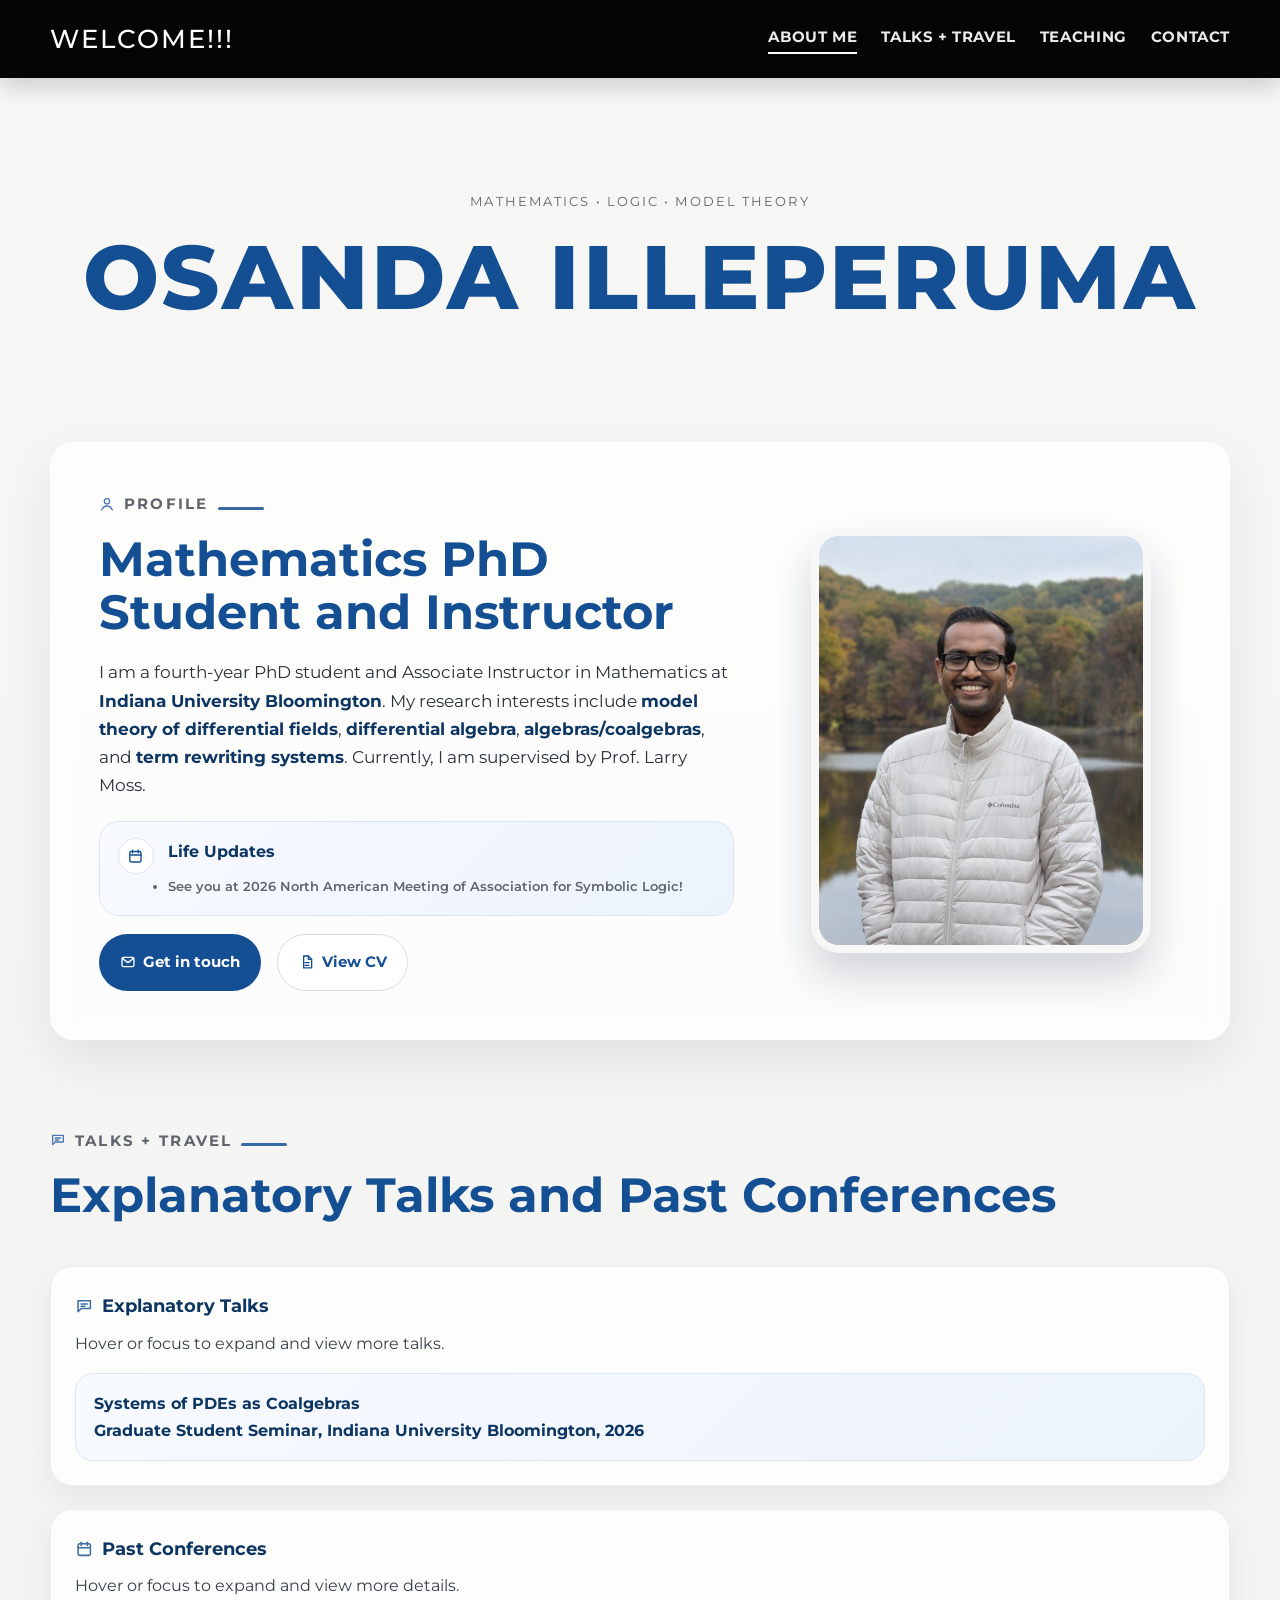
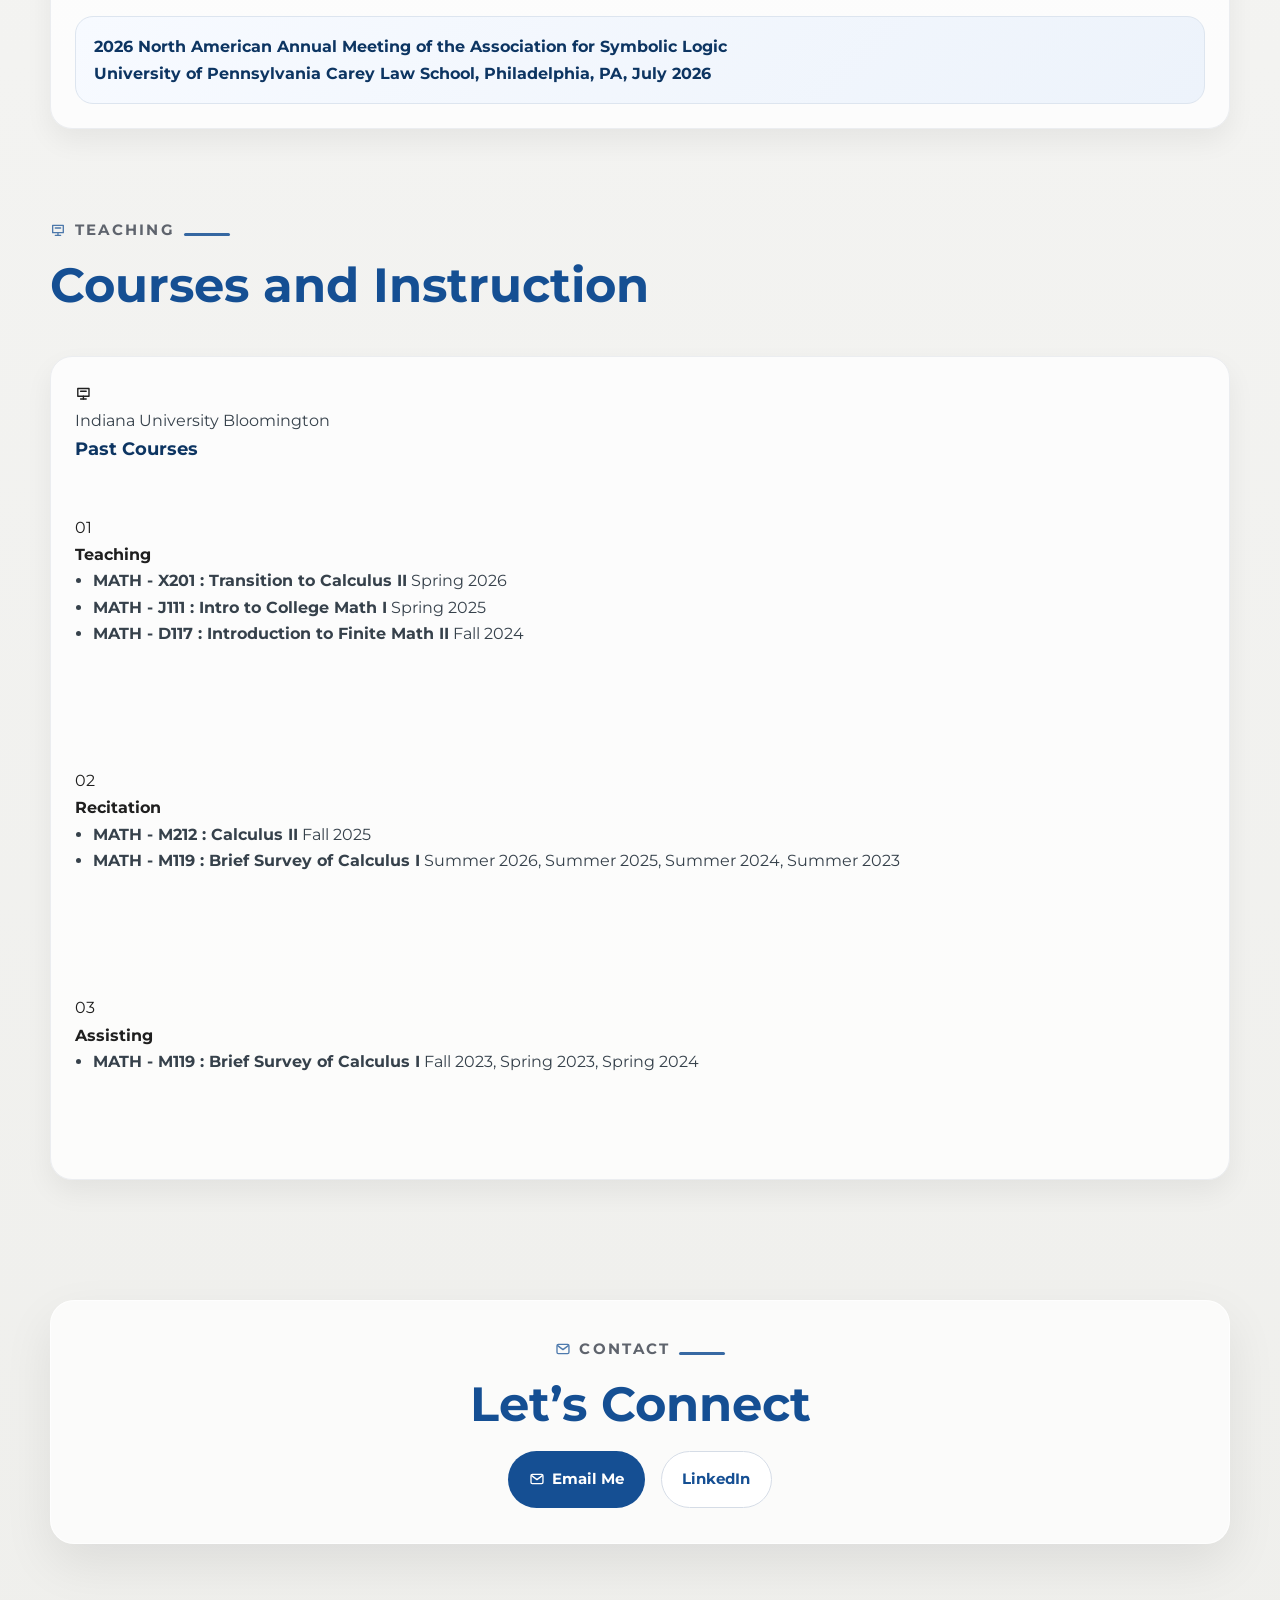
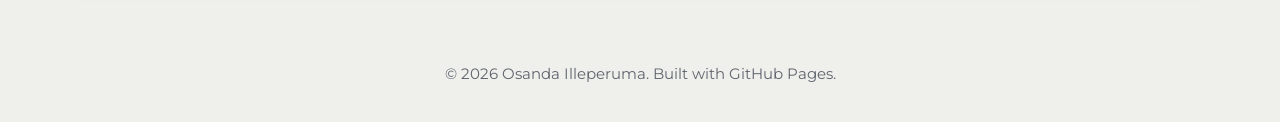
==== index.html @ 69bdf0c8 "Update stylesheet version and teaching section" ====
<!DOCTYPE html>
<html lang="en">

<head>
  <meta charset="UTF-8" />
  <meta name="viewport" content="width=device-width, initial-scale=1.0" />
  <title>Osanda Illeperuma</title>
  <link rel="preconnect" href="https://fonts.googleapis.com">
  <link rel="preconnect" href="https://fonts.gstatic.com" crossorigin>
  <link href="https://fonts.googleapis.com/css2?family=Montserrat:wght@300;400;500;600;700;800&display=swap"
    rel="stylesheet">
  <link rel="stylesheet" href="style.css?v=5">
</head>

<body>

  <svg aria-hidden="true" style="position:absolute;width:0;height:0;overflow:hidden;" focusable="false">
    <symbol id="icon-mail" viewBox="0 0 24 24">
      <rect x="3" y="5" width="18" height="14" rx="2"></rect>
      <path d="M4 7l8 6 8-6"></path>
    </symbol>
    <symbol id="icon-file" viewBox="0 0 24 24">
      <path d="M7 3h7l5 5v13H7z"></path>
      <path d="M14 3v5h5"></path>
      <path d="M9 13h6"></path>
      <path d="M9 17h6"></path>
    </symbol>
    <symbol id="icon-talk" viewBox="0 0 24 24">
      <path d="M4 5h16v10H8l-4 4z"></path>
      <path d="M8 9h8"></path>
      <path d="M8 12h5"></path>
    </symbol>
    <symbol id="icon-calendar" viewBox="0 0 24 24">
      <rect x="4" y="5" width="16" height="15" rx="2"></rect>
      <path d="M8 3v4"></path>
      <path d="M16 3v4"></path>
      <path d="M4 10h16"></path>
    </symbol>
    <symbol id="icon-teaching" viewBox="0 0 24 24">
      <path d="M4 5h16v11H4z"></path>
      <path d="M8 20h8"></path>
      <path d="M12 16v4"></path>
      <path d="M8 9h8"></path>
    </symbol>
    <symbol id="icon-list" viewBox="0 0 24 24">
      <path d="M8 6h12"></path>
      <path d="M8 12h12"></path>
      <path d="M8 18h12"></path>
      <path d="M4 6h.01"></path>
      <path d="M4 12h.01"></path>
      <path d="M4 18h.01"></path>
    </symbol>
    <symbol id="icon-profile" viewBox="0 0 24 24">
      <circle cx="12" cy="8" r="4"></circle>
      <path d="M4 21c1.6-4 4.4-6 8-6s6.4 2 8 6"></path>
    </symbol>
  </svg>
  <header class="topbar">
    <div class="container nav">
      <a class="brand" href="#top">Welcome!!!</a>
      <nav class="nav-links">
        <a class="active" href="#about">About Me</a>
        <a href="#talks">Talks + Travel</a>
        <a href="#teaching">Teaching</a>
        <a href="#contact">Contact</a>
      </nav>
    </div>
  </header>

  <main id="top">
    <section class="hero">
      <div class="container">
        <div class="eyebrow">Mathematics • Logic • Model Theory</div>
        <h1>OSANDA ILLEPERUMA</h1>
      </div>
    </section>

    <section id="about">
      <div class="container card about">
        <div>
          <div class="section-title with-icon"><svg class="icon" aria-hidden="true"><use href="#icon-profile"></use></svg>Profile</div>
          <h2>Mathematics PhD Student and Instructor</h2>
          <p>
            I am a fourth-year PhD student and Associate Instructor in Mathematics at
            <strong>Indiana University Bloomington</strong>. My research interests include
            <strong>model theory of differential fields</strong>, <strong>differential algebra</strong>,
            <strong>algebras/coalgebras</strong>, and <strong>term rewriting systems</strong>.
            Currently, I am supervised by Prof. Larry Moss.
          </p>

          <div class="profile-updates">
            <div class="profile-updates-badge" aria-hidden="true">
              <svg class="icon"><use href="#icon-calendar"></use></svg>
            </div>
            <div>
              <h3>Life Updates</h3>
              <!-- <p>Future talks, conference participation, teaching updates, and other academic updates will be added here.</p> -->
              <span class="profile-updates-date">
                <ul>
                  <li>See you at 2026 North American Meeting of Association for Symbolic Logic!</li>
                </ul>
              </span>
            </div>
          </div>

          <div class="about-actions">
            <a class="btn btn-primary" href="#contact"><svg class="icon" aria-hidden="true"><use href="#icon-mail"></use></svg>Get in touch</a>
            <a class="btn btn-secondary" href="cv.html" id="openCvModal"><svg class="icon" aria-hidden="true"><use href="#icon-file"></use></svg>View CV</a>
          </div>
        </div>

        <div class="portrait-wrap">
          <img class="portrait" src="image (2).jpg" alt="Portrait of Osanda Illeperuma" />
        </div>
      </div>
    </section>

    <section id="talks" class="grid-section">
      <div class="container">
        <div class="section-head">
          <div>
            <div class="section-title with-icon"><svg class="icon" aria-hidden="true"><use href="#icon-talk"></use></svg>Talks + Travel</div>
            <h2>Explanatory Talks and Past Conferences</h2>
          </div>
          <!-- <p>
            explanatory talks, conference talks, and upcoming presentations.
          </p> -->
        </div>

        <article class="info-card talk-dropdown-card" tabindex="0">
          <h3 class="heading-icon"><svg class="icon" aria-hidden="true"><use href="#icon-talk"></use></svg>Explanatory Talks</h3>
          <p class="card-hint">Hover or focus to expand and view more talks.</p>

          <div class="talk-summary">
            <strong>Systems of PDEs as Coalgebras</strong><br>
            Graduate Student Seminar, Indiana University Bloomington, 2026
          </div>

          <div class="talk-dropdown">
            <ul class="talk-dropdown-list">
              <li>
                <strong>Introduction to Natural Logic</strong><br>
                Graduate Student Seminar, Indiana University Bloomington, 2024
              </li>
            </ul>
          </div>
        </article>
        <article class="info-card talk-dropdown-card talks-spaced-card" tabindex="0">
          <h3 class="heading-icon"><svg class="icon" aria-hidden="true"><use href="#icon-calendar"></use></svg>Past Conferences</h3>
          <p class="card-hint">Hover or focus to expand and view more details.</p>

          <div class="talk-summary">
            <strong><a href="https://awainverse.github.io/asl-nam-2026/" target="_blank">2026 North American Annual Meeting of the Association for Symbolic Logic</a></strong><br>
             University of Pennsylvania Carey Law School, Philadelphia, PA, July 2026
          </div>

          <div class="talk-dropdown">
            <ul class="talk-dropdown-list">
              <li>
                <strong><a href="https://icms.ac.uk/activities/workshop/a85/" target="_blank">A85: Workshop in algebra and arithmetic from model theory (online)</a></strong><br>
                ICMS, Bayes Centre, Edinburgh, May 2026
              <li>
                <strong><a href="https://brinmrc.umd.edu/fall-25-nadstm/" target="_blank">North American Set Theory Meeting</a></strong><br>
                Brin Mathematics Research Center, Department of Mathematics, University of Maryland, October 2025
              </li>
              <li>
                <strong><a href="https://coalg.org/calco-mfps-2023/" target="_blank">CALCO 2023 & MFPS XXXIX</a></strong><br>
                Indiana University Bloomington, June 2023
              </li>
            </ul>
          </div>
        </article>
      </div>
    </section>

    <section id="teaching" class="grid-section">
      <div class="container">
        <div class="section-head">
          <div>
            <div class="section-title with-icon"><svg class="icon" aria-hidden="true"><use href="#icon-teaching"></use></svg>Teaching</div>
            <h2>Courses and Instruction</h2>
          </div>
        </div>

        <article class="teaching-portfolio info-card">
          <header class="teaching-portfolio-header">
            <div class="teaching-portfolio-icon" aria-hidden="true">
              <svg class="icon"><use href="#icon-teaching"></use></svg>
            </div>
            <div>
              <p class="teaching-institution">Indiana University Bloomington</p>
              <h3>Past Courses</h3>
            </div>
          </header>

          <div class="teaching-role-list">
            <section class="teaching-role" aria-labelledby="teaching-role-title">
              <div class="teaching-role-heading">
                <span class="teaching-role-number" aria-hidden="true">01</span>
                <h4 id="teaching-role-title">Teaching</h4>
              </div>

              <ul class="teaching-course-list">
                <li>
                  <strong>MATH - X201 : Transition to Calculus II</strong>
                  <span>Spring 2026</span>
                </li>
                <li>
                  <strong>MATH - J111 : Intro to College Math I</strong>
                  <span>Spring 2025</span>
                </li>
                <li>
                  <strong>MATH - D117 : Introduction to Finite Math II</strong>
                  <span>Fall 2024</span>
                </li>
              </ul>
            </section>

            <section class="teaching-role" aria-labelledby="recitation-role-title">
              <div class="teaching-role-heading">
                <span class="teaching-role-number" aria-hidden="true">02</span>
                <h4 id="recitation-role-title">Recitation</h4>
              </div>

              <ul class="teaching-course-list">
                <li>
                  <strong>MATH - M212 : Calculus II</strong>
                  <span>Fall 2025</span>
                </li>
                <li>
                  <strong>MATH - M119 : Brief Survey of Calculus I</strong>
                  <span>Summer 2026, Summer 2025, Summer 2024, Summer 2023</span>
                </li>
              </ul>
            </section>

            <section class="teaching-role" aria-labelledby="assisting-role-title">
              <div class="teaching-role-heading">
                <span class="teaching-role-number" aria-hidden="true">03</span>
                <h4 id="assisting-role-title">Assisting</h4>
              </div>

              <ul class="teaching-course-list">
                <li>
                  <strong>MATH - M119 : Brief Survey of Calculus I</strong>
                  <span>Fall 2023, Spring 2023, Spring 2024</span>
                </li>
              </ul>
            </section>
          </div>
        </article>
      </div>
    </section>

    <section id="contact" class="contact">
      <div class="container card contact-box">
        <div class="section-title with-icon"><svg class="icon" aria-hidden="true"><use href="#icon-mail"></use></svg>Contact</div>
        <h2>Let’s Connect</h2>
        <div class="about-actions" style="justify-content:center;">
          <a class="btn btn-primary" href="mailto:oaillepe@iu.edu"><svg class="icon" aria-hidden="true"><use href="#icon-mail"></use></svg>Email Me</a>
          <a class="btn btn-secondary" href="https://www.linkedin.com/in/osanda-illeperuma-60a22215b/" target="_blank">LinkedIn</a>
        </div>
      </div>
    </section>
  </main>

  <footer>
    <div class="container">© 2026 Osanda Illeperuma. Built with GitHub Pages.</div>
  </footer>


  <div class="cv-modal" id="cvModal" aria-hidden="true" role="dialog" aria-modal="true" aria-labelledby="cvModalTitle">
    <div class="cv-modal-content">
      <div class="cv-modal-header">
        <h3 id="cvModalTitle" class="heading-icon"><svg class="icon" aria-hidden="true"><use href="#icon-file"></use></svg>Curriculum Vitae</h3>
        <div class="cv-modal-actions">
          <a class="cv-open-tab" href="cv.html" target="_blank" rel="noopener"><svg class="icon" aria-hidden="true"><use href="#icon-file"></use></svg>Open in new tab</a>
          <button class="cv-close" id="closeCvModal" type="button" aria-label="Close CV window">Close</button>
        </div>
      </div>
      <iframe class="cv-frame" src="cv.html" title="Osanda Illeperuma CV"></iframe>
    </div>
  </div>

  <script>
    const openCvModal = document.getElementById('openCvModal');
    const cvModal = document.getElementById('cvModal');
    const closeCvModal = document.getElementById('closeCvModal');

    function openModal(event) {
      event.preventDefault();
      cvModal.classList.add('is-open');
      cvModal.setAttribute('aria-hidden', 'false');
      document.body.classList.add('modal-open');
      closeCvModal.focus();
    }

    function closeModal() {
      cvModal.classList.remove('is-open');
      cvModal.setAttribute('aria-hidden', 'true');
      document.body.classList.remove('modal-open');
      openCvModal.focus();
    }

    openCvModal.addEventListener('click', openModal);
    closeCvModal.addEventListener('click', closeModal);

    cvModal.addEventListener('click', function (event) {
      if (event.target === cvModal) {
        closeModal();
      }
    });

    document.addEventListener('keydown', function (event) {
      if (event.key === 'Escape' && cvModal.classList.contains('is-open')) {
        closeModal();
      }
    });

    const prefersReducedMotion = window.matchMedia('(prefers-reduced-motion: reduce)').matches;

    if (!prefersReducedMotion) {
      const revealTargets = document.querySelectorAll(
        '#about .card, #talks .info-card, #teaching .info-card, #contact .card'
      );

      revealTargets.forEach(function (element, index) {
        element.classList.add('scroll-reveal');
        element.style.setProperty('--reveal-delay', `${(index % 3) * 90}ms`);
      });

      document.body.classList.add('motion-ready');

      const revealObserver = new IntersectionObserver(function (entries, observer) {
        entries.forEach(function (entry) {
          if (entry.isIntersecting) {
            entry.target.classList.add('is-visible');
            observer.unobserve(entry.target);
          }
        });
      }, {
        threshold: 0.14,
        rootMargin: '0px 0px -40px 0px'
      });

      revealTargets.forEach(function (element) {
        revealObserver.observe(element);
      });
    }
  </script>

</body>

</html>
---- style.css ----
:root {
  --bg: #f4f4f2;
  --surface: #ffffff;
  --text: #1f1f1f;
  --muted: #5f646d;
  --accent: #154f93;
  --accent-dark: #0d3562;
  --nav-bg: #050505;
  --line: #dddddd;
  --shadow: 0 20px 50px rgba(0, 0, 0, 0.08);
  --max-width: 1180px;
  --radius: 24px;
}

* {
  box-sizing: border-box;
  margin: 0;
  padding: 0;
}

html {
  scroll-behavior: smooth;
}

body {
  font-family: 'Montserrat', sans-serif;
  background: linear-gradient(180deg, #f7f7f6 0%, #efefec 100%);
  color: var(--text);
  line-height: 1.7;
}

a {
  color: inherit;
  text-decoration: none;
}

img {
  display: block;
  max-width: 100%;
}

.container {
  width: min(calc(100% - 2rem), var(--max-width));
  margin: 0 auto;
}

.topbar {
  background: var(--nav-bg);
  position: sticky;
  top: 0;
  z-index: 100;
  box-shadow: 0 8px 24px rgba(0, 0, 0, 0.18);
}

.nav {
  min-height: 78px;
  display: flex;
  align-items: center;
  justify-content: space-between;
  gap: 1.5rem;
}

.brand {
  color: white;
  font-size: clamp(1.2rem, 2vw, 2rem);
  letter-spacing: 0.08em;
  font-weight: 500;
  text-transform: uppercase;
}

.nav-links {
  display: flex;
  gap: 1.5rem;
  flex-wrap: wrap;
}

.nav-links a {
  color: rgba(255, 255, 255, 0.92);
  font-size: 0.95rem;
  font-weight: 700;
  letter-spacing: 0.04em;
  text-transform: uppercase;
  position: relative;
  padding-bottom: 0.25rem;
}

.nav-links a::after {
  content: "";
  position: absolute;
  left: 0;
  bottom: 0;
  width: 0;
  height: 2px;
  background: white;
  transition: width 0.25s ease;
}

.nav-links a:hover::after,
.nav-links a.active::after {
  width: 100%;
}

.hero {
  padding: 7rem 0 5rem;
  text-align: center;
}

.hero .eyebrow {
  color: var(--muted);
  text-transform: uppercase;
  letter-spacing: 0.16em;
  font-size: 0.82rem;
  margin-bottom: 1.25rem;
}

.hero h1 {
  color: var(--accent);
  font-size: clamp(2.8rem, 7vw, 5.6rem);
  font-weight: 800;
  letter-spacing: 0.03em;
  line-height: 1;
}

.hero-subtitle {
  width: min(760px, 100%);
  margin: 1.25rem auto 0;
  color: var(--muted);
  font-size: clamp(1rem, 2vw, 1.18rem);
  font-weight: 500;
}

section {
  padding: 2.5rem 0 5rem;
}

.card {
  background: rgba(255, 255, 255, 0.72);
  border: 1px solid rgba(255, 255, 255, 0.7);
  backdrop-filter: blur(10px);
  border-radius: var(--radius);
  box-shadow: var(--shadow);
  overflow: hidden;
}

.about {
  display: grid;
  grid-template-columns: 1.35fr 0.85fr;
  gap: 3rem;
  align-items: center;
  padding: 3rem;
}

.section-title {
  font-size: 0.95rem;
  font-weight: 700;
  letter-spacing: 0.15em;
  color: var(--muted);
  text-transform: uppercase;
  margin-bottom: 1rem;
}

.about h2,
.grid-section h2,
.contact h2 {
  color: var(--accent);
  font-size: clamp(2rem, 5vw, 3rem);
  margin-bottom: 1.25rem;
  line-height: 1.1;
}

.about p {
  font-size: 1.04rem;
  margin-bottom: 1.1rem;
  color: #29313a;
}

.about strong {
  color: var(--accent-dark);
}

.about-actions {
  display: flex;
  gap: 1rem;
  flex-wrap: wrap;
  margin-top: 1rem;
}

.btn {
  display: inline-flex;
  align-items: center;
  justify-content: center;
  padding: 0.9rem 1.3rem;
  border-radius: 999px;
  font-weight: 700;
  font-size: 0.95rem;
  transition: transform 0.2s ease, box-shadow 0.2s ease, background 0.2s ease;
}

.btn:hover {
  transform: translateY(-2px);
  box-shadow: 0 12px 24px rgba(0, 0, 0, 0.12);
}

.btn-primary {
  background: var(--accent);
  color: white;
}

.btn-secondary {
  background: white;
  color: var(--accent);
  border: 1px solid #d5dce6;
}

.portrait-wrap {
  display: flex;
  justify-content: center;
}

.portrait {
  width: min(100%, 340px);
  aspect-ratio: 4 / 5;
  border-radius: 28px;
  object-fit: cover;
  box-shadow: 0 24px 40px rgba(16, 34, 64, 0.18);
  border: 8px solid rgba(255, 255, 255, 0.8);
  background: #d9d9d9;
}

.grid-section {
  padding-top: 0.5rem;
}

.section-head {
  display: flex;
  justify-content: space-between;
  align-items: end;
  gap: 1rem;
  margin-bottom: 1.5rem;
}

.section-head p {
  max-width: 640px;
  color: var(--muted);
}

.section-title::after {
  content: "";
  display: block;
  width: 46px;
  height: 3px;
  margin-top: 0.55rem;
  border-radius: 999px;
  background: var(--accent);
  opacity: 0.85;
}

.soft-section {
  background: rgba(255, 255, 255, 0.28);
}

.research-card {
  padding: 2.2rem;
}

.research-grid {
  display: grid;
  grid-template-columns: repeat(3, minmax(0, 1fr));
  gap: 1rem;
  margin-top: 1.25rem;
}

.research-item {
  padding: 1.15rem;
  border-radius: 20px;
  border: 1px solid #e3e8ef;
  background: linear-gradient(135deg, #ffffff 0%, #f5f8fc 100%);
}

.research-item h3 {
  color: var(--accent-dark);
  font-size: 1rem;
  margin-bottom: 0.45rem;
}

.research-item p {
  color: #36414b;
  font-size: 0.94rem;
}

.grid {
  display: grid;
  grid-template-columns: repeat(3, minmax(0, 1fr));
  gap: 1.4rem;
}

.teaching-grid {
  grid-template-columns: minmax(0, 1fr);
  align-items: stretch;
  width: 100%;
}

.teaching-side-grid {
  display: grid;
  grid-template-rows: 1fr 1fr;
  gap: 1.4rem;
}

.compact-teaching-card {
  min-height: 0;
}

.info-card {
  padding: 1.5rem;
  background: rgba(255, 255, 255, 0.8);
  border: 1px solid #ebedf0;
  border-radius: 22px;
  box-shadow: 0 12px 28px rgba(0, 0, 0, 0.06);
  transition: transform 0.2s ease, box-shadow 0.2s ease;
}

.info-card:hover {
  transform: translateY(-4px);
  box-shadow: 0 18px 32px rgba(0, 0, 0, 0.09);
}

.info-card h3 {
  color: var(--accent-dark);
  margin-bottom: 0.6rem;
  font-size: 1.1rem;
}

.card-hint {
  color: var(--muted);
  font-size: 0.92rem;
  margin-bottom: 1rem;
}

.subject-list {
  display: grid;
  gap: 0.8rem;
  margin-top: 0.8rem;
}

.subject-item {
  position: relative;
  border-radius: 18px;
  overflow: hidden;
  min-height: 78px;
  border: 1px solid #dde5ef;
  background: linear-gradient(135deg, #f7faff 0%, #edf3fb 100%);
  transition: transform 0.22s ease, box-shadow 0.22s ease;
}

.subject-item:hover {
  transform: translateY(-3px) scale(1.01);
  box-shadow: 0 14px 28px rgba(18, 58, 108, 0.12);
}

.subject-name {
  display: flex;
  align-items: center;
  min-height: 78px;
  padding: 1rem 1.1rem;
  font-weight: 700;
  color: var(--accent-dark);
  letter-spacing: 0.02em;
}

.subject-overlay {
  position: absolute;
  inset: 0;
  background: linear-gradient(135deg, rgba(13, 53, 98, 0.96), rgba(21, 79, 147, 0.96));
  color: white;
  padding: 1rem 1.1rem;
  display: flex;
  flex-direction: column;
  justify-content: center;
  gap: 0.45rem;
  opacity: 0;
  transform: translateY(16px);
  transition: opacity 0.25s ease, transform 0.25s ease;
}

.subject-item:hover .subject-overlay {
  opacity: 1;
  transform: translateY(0);
}

.subject-overlay h4 {
  font-size: 1rem;
  margin: 0;
}

.subject-overlay p {
  color: rgba(255, 255, 255, 0.92);
  font-size: 0.88rem;
  line-height: 1.55;
  margin: 0;
}

.subject-overlay a {
  align-self: flex-start;
  margin-top: 0.15rem;
  font-size: 0.86rem;
  font-weight: 700;
  padding: 0.45rem 0.8rem;
  border-radius: 999px;
  background: rgba(255, 255, 255, 0.16);
  border: 1px solid rgba(255, 255, 255, 0.28);
}

.subject-overlay a:hover {
  background: rgba(255, 255, 255, 0.26);
}

.info-card p,
.info-card li {
  color: #36414b;
  font-size: 0.97rem;
}

.info-card ul {
  padding-left: 1.1rem;
}

.contact {
  padding-bottom: 6rem;
}

.contact-box {
  padding: 2.2rem;
  text-align: center;
}

.contact-box p {
  width: min(650px, 100%);
  margin: 0 auto 1.4rem;
  color: var(--muted);
}

footer {
  padding: 1.4rem 0 2.2rem;
  text-align: center;
  color: var(--muted);
  font-size: 0.92rem;
}

@media (max-width: 920px) {

  .about,
  .grid,
  .research-grid {
    grid-template-columns: 1fr;
  }

  .about {
    padding: 2rem;
  }

  .portrait-wrap {
    order: -1;
  }

  .section-head {
    align-items: start;
    flex-direction: column;
  }

  .teaching-side-grid {
    grid-template-rows: auto;
  }
}

@media (max-width: 640px) {
  .nav {
    padding: 1rem 0;
    flex-direction: column;
    align-items: center;
    text-align: center;
  }

  .nav-links {
    justify-content: center;
    gap: 1rem;
  }

  .hero {
    padding: 5rem 0 3rem;
  }

  .about {
    gap: 1.5rem;
    padding: 1.4rem;
  }
}

.talk-card {
  position: relative;
  overflow: hidden;
  min-height: 260px;
}

.talk-preview {
  margin-top: 0.8rem;
  padding: 1rem 1.1rem;
  border-radius: 18px;
  border: 1px solid #dde5ef;
  background: linear-gradient(135deg, #f7faff 0%, #edf3fb 100%);
  color: var(--accent-dark);
  font-weight: 700;
  transition: transform 0.22s ease, box-shadow 0.22s ease;
}

.talk-card:hover .talk-preview,
.talk-card:focus-within .talk-preview {
  transform: translateY(-3px) scale(1.01);
  box-shadow: 0 14px 28px rgba(18, 58, 108, 0.12);
}

.talk-overlay {
  position: absolute;
  inset: 0;
  background: linear-gradient(135deg, rgba(13, 53, 98, 0.97), rgba(21, 79, 147, 0.97));
  color: white;
  padding: 1.3rem 1.2rem;
  opacity: 0;
  transform: translateY(16px);
  transition: opacity 0.25s ease, transform 0.25s ease;
  overflow-y: auto;
}

.talk-card:hover .talk-overlay {
  opacity: 1;
  transform: translateY(0);
}

.talk-overlay h4 {
  font-size: 1rem;
  margin-bottom: 0.8rem;
}

.talk-list {
  padding-left: 1rem;
  margin: 0;
}

.talk-list li {
  margin-bottom: 0.9rem;
  color: rgba(255, 255, 255, 0.95);
  line-height: 1.55;
}

.talk-list strong {
  color: white;
}

/* adding new style for drop down */

.talks-spaced-card {
  margin-top: 1.4rem;
}

.life-updates-card {
  padding: 1.45rem 1.55rem;
  display: grid;
  grid-template-columns: auto 1fr;
  gap: 1rem;
  align-items: start;
  background: linear-gradient(135deg, rgba(255,255,255,0.86) 0%, rgba(245,248,252,0.86) 100%);
}

.life-updates-badge {
  width: 42px;
  height: 42px;
  border-radius: 999px;
  display: inline-flex;
  align-items: center;
  justify-content: center;
  background: #eef4fb;
  color: var(--accent);
  border: 1px solid #dbe5f0;
}

.life-updates-card h3 {
  margin-bottom: 0.35rem;
}

.life-updates-card p {
  color: #36414b;
  margin: 0;
}

.life-updates-date {
  display: inline-block;
  margin-top: 0.5rem;
  color: var(--muted);
  font-size: 0.88rem;
  font-weight: 600;
}



.profile-updates {
  margin: 1.35rem 0 1.1rem;
  padding: 1rem 1.1rem;
  border-radius: 20px;
  border: 1px solid #dbe5f0;
  background: linear-gradient(135deg, #f7faff 0%, #edf3fb 100%);
  display: grid;
  grid-template-columns: auto 1fr;
  gap: 0.9rem;
  align-items: start;
}

.profile-updates-badge {
  width: 36px;
  height: 36px;
  border-radius: 999px;
  display: inline-flex;
  align-items: center;
  justify-content: center;
  background: white;
  color: var(--accent);
  border: 1px solid #dbe5f0;
  flex: 0 0 auto;
}

.profile-updates h3 {
  color: var(--accent-dark);
  font-size: 1rem;
  margin-bottom: 0.25rem;
}

.profile-updates p {
  margin: 0;
  color: #36414b;
  font-size: 0.94rem;
  line-height: 1.55;
}

.profile-updates-date {
  display: inline-block;
  margin-top: 0.35rem;
  color: var(--muted);
  font-size: 0.82rem;
  font-weight: 600;
}

.talk-dropdown-card {
  transition: transform 0.25s ease, box-shadow 0.25s ease;
}

.talk-summary {
  margin-top: 0.8rem;
  padding: 1rem 1.1rem;
  border-radius: 18px;
  border: 1px solid #dde5ef;
  background: linear-gradient(135deg, #f7faff 0%, #edf3fb 100%);
  color: var(--accent-dark);
  font-weight: 700;
  transition: transform 0.22s ease, box-shadow 0.22s ease;
}

.talk-dropdown {
  max-height: 0;
  overflow: hidden;
  opacity: 0;
  margin-top: 0;
  transition:
    max-height 0.4s ease,
    opacity 0.25s ease,
    margin-top 0.25s ease;
}

.talk-dropdown-card:hover .talk-summary,
.talk-dropdown-card:focus-within .talk-summary {
  transform: translateY(-3px) scale(1.01);
  box-shadow: 0 14px 28px rgba(18, 58, 108, 0.12);
}

.talk-dropdown-card:hover .talk-dropdown,
.talk-dropdown-card:focus-within .talk-dropdown {
  max-height: 420px;
  opacity: 1;
  margin-top: 1rem;
}

.talk-dropdown-list {
  list-style: none;
  padding: 0;
  margin: 0;
  border-top: 1px solid #e2e8f0;
  padding-top: 1rem;
}

.talk-dropdown-list li {
  padding: 0.9rem 0;
  border-bottom: 1px solid #edf1f5;
  color: #36414b;
  line-height: 1.55;
}

.talk-dropdown-list li:last-child {
  border-bottom: none;
  padding-bottom: 0;
}

.talk-dropdown-list strong {
  color: var(--accent-dark);
}


/* Full-card hover overlay for Past Courses */
.past-courses-card {
  position: relative;
  grid-column: 1 / -1;
  width: 100%;
  min-width: 0;
  min-height: 420px;
  overflow: hidden;
}

.past-courses-preview {
  margin-top: 0.8rem;
  display: grid;
  gap: 0.85rem;
  transition: transform 0.22s ease, box-shadow 0.22s ease;
}

.past-preview-item {
  padding: 0.95rem 1.05rem;
  border-radius: 18px;
  border: 1px solid #dde5ef;
  background: linear-gradient(135deg, #f7faff 0%, #edf3fb 100%);
  color: var(--accent-dark);
}

.past-preview-label {
  display: block;
  color: var(--muted);
  font-size: 0.72rem;
  font-weight: 800;
  letter-spacing: 0.12em;
  text-transform: uppercase;
  margin-bottom: 0.3rem;
}

.past-preview-item strong {
  display: block;
  font-size: 0.96rem;
  line-height: 1.35;
}

.past-preview-item span:last-child {
  display: block;
  margin-top: 0.15rem;
  color: #4c5864;
  font-size: 0.88rem;
  font-weight: 500;
}

.past-courses-card:hover .past-courses-preview,
.past-courses-card:focus-within .past-courses-preview {
  transform: translateY(-3px) scale(1.01);
  box-shadow: 0 14px 28px rgba(18, 58, 108, 0.12);
}

.past-courses-overlay {
  position: absolute;
  inset: 0;
  z-index: 2;
  padding: 1.6rem 1.45rem;
  border-radius: 22px;
  background: linear-gradient(135deg, rgba(13, 53, 98, 0.98), rgba(21, 79, 147, 0.98));
  color: white;
  opacity: 0;
  transform: scale(0.96) translateY(12px);
  pointer-events: none;
  transition: opacity 0.25s ease, transform 0.25s ease;
  overflow-y: auto;
}

.past-courses-card:hover .past-courses-overlay,
.past-courses-card:focus-within .past-courses-overlay {
  opacity: 1;
  transform: scale(1) translateY(0);
  pointer-events: auto;
}

.past-courses-overlay h4 {
  font-size: 1.05rem;
  margin-bottom: 0.85rem;
}

.past-course-group {
  margin-bottom: 1.1rem;
}

.past-course-group:last-child {
  margin-bottom: 0;
}

.past-course-group h5 {
  font-size: 0.9rem;
  text-transform: uppercase;
  letter-spacing: 0.08em;
  margin-bottom: 0.5rem;
  color: rgba(255, 255, 255, 0.86);
}

.past-course-group ul {
  list-style: none;
  padding: 0;
  margin: 0;
}

.past-course-group li {
  padding: 0.55rem 0;
  border-bottom: 1px solid rgba(255, 255, 255, 0.18);
  color: rgba(255, 255, 255, 0.94);
  line-height: 1.45;
}

.past-course-group li:last-child {
  border-bottom: none;
}

.past-course-group strong {
  color: white;
}



/* Consistent full-card reveal overlay for talks and conferences */
.reveal-card {
  position: relative;
  min-height: 285px;
  overflow: hidden;
}

.reveal-preview {
  margin-top: 0.8rem;
  padding: 1rem 1.1rem;
  border-radius: 18px;
  border: 1px solid #dde5ef;
  background: linear-gradient(135deg, #f7faff 0%, #edf3fb 100%);
  color: var(--accent-dark);
  font-weight: 700;
  transition: transform 0.22s ease, box-shadow 0.22s ease;
}

.reveal-card:hover .reveal-preview,
.reveal-card:focus-within .reveal-preview {
  transform: translateY(-3px) scale(1.01);
  box-shadow: 0 14px 28px rgba(18, 58, 108, 0.12);
}

.reveal-overlay {
  position: absolute;
  inset: 0;
  z-index: 2;
  padding: 1.45rem 1.3rem;
  border-radius: 22px;
  background: linear-gradient(135deg, rgba(13, 53, 98, 0.98), rgba(21, 79, 147, 0.98));
  color: white;
  opacity: 0;
  transform: scale(0.96) translateY(12px);
  pointer-events: none;
  transition: opacity 0.25s ease, transform 0.25s ease;
  overflow-y: auto;
}

.reveal-card:hover .reveal-overlay,
.reveal-card:focus-within .reveal-overlay {
  opacity: 1;
  transform: scale(1) translateY(0);
  pointer-events: auto;
}

.reveal-overlay h4 {
  font-size: 1.02rem;
  margin-bottom: 0.75rem;
}

.reveal-list {
  list-style: none;
  padding: 0;
  margin: 0;
}

.reveal-list li {
  padding: 0.75rem 0;
  border-bottom: 1px solid rgba(255, 255, 255, 0.18);
  color: rgba(255, 255, 255, 0.94);
  line-height: 1.5;
}

.reveal-list li:last-child {
  border-bottom: none;
}

.reveal-list strong,
.reveal-list a {
  color: white;
}

.cv-modal-actions {
  display: flex;
  align-items: center;
  gap: 0.6rem;
  flex-wrap: wrap;
}

.cv-open-tab {
  display: inline-flex;
  align-items: center;
  justify-content: center;
  border-radius: 999px;
  padding: 0.55rem 0.9rem;
  border: 1px solid #d5dce6;
  background: white;
  color: var(--accent);
  font-size: 0.86rem;
  font-weight: 700;
}

.cv-open-tab:hover {
  background: #eef4fb;
}



/* Subtle monochrome icons */
.icon {
  width: 1.05em;
  height: 1.05em;
  display: inline-block;
  vertical-align: -0.16em;
  stroke: currentColor;
  stroke-width: 2;
  fill: none;
  stroke-linecap: round;
  stroke-linejoin: round;
  flex: 0 0 auto;
}

.btn .icon,
.cv-open-tab .icon,
.cv-close .icon {
  margin-right: 0.45rem;
}

.heading-icon {
  display: inline-flex;
  align-items: center;
  gap: 0.55rem;
}

.heading-icon .icon {
  color: var(--accent);
  opacity: 0.82;
}

.section-title.with-icon {
  display: inline-flex;
  align-items: center;
  gap: 0.55rem;
}

.section-title.with-icon .icon {
  color: var(--accent);
  opacity: 0.75;
}

.past-preview-label {
  display: inline-flex;
  align-items: center;
  gap: 0.4rem;
}

.past-preview-label .icon {
  width: 0.95em;
  height: 0.95em;
  opacity: 0.72;
}

/* CV modal overlay */
.cv-modal {
  position: fixed;
  inset: 0;
  z-index: 1000;
  display: none;
  align-items: center;
  justify-content: center;
  padding: 0.75rem;
  background: rgba(5, 5, 5, 0.68);
  backdrop-filter: blur(6px);
}

.cv-modal.is-open {
  display: flex;
}

.cv-modal-content {
  width: min(96vw, 1280px);
  height: min(94vh, 1000px);
  background: white;
  border-radius: 24px;
  box-shadow: 0 30px 80px rgba(0, 0, 0, 0.35);
  overflow: hidden;
  display: flex;
  flex-direction: column;
  animation: cvModalIn 0.24s ease;
}

@keyframes cvModalIn {
  from {
    opacity: 0;
    transform: translateY(18px) scale(0.97);
  }
  to {
    opacity: 1;
    transform: translateY(0) scale(1);
  }
}

.cv-modal-header {
  display: flex;
  justify-content: space-between;
  align-items: center;
  gap: 1rem;
  padding: 1rem 1.2rem;
  border-bottom: 1px solid #e5e7eb;
  background: #f8fafc;
}

.cv-modal-header h3 {
  color: var(--accent-dark);
  font-size: 1rem;
  margin: 0;
}

.cv-close {
  border: none;
  background: var(--accent);
  color: white;
  border-radius: 999px;
  padding: 0.55rem 0.9rem;
  font-family: inherit;
  font-weight: 700;
  cursor: pointer;
  transition: transform 0.2s ease, background 0.2s ease;
}

.cv-close:hover {
  transform: translateY(-1px);
  background: var(--accent-dark);
}

.cv-frame {
  width: 100%;
  height: 100%;
  border: 0;
  background: white;
}

body.modal-open {
  overflow: hidden;
}

@media (max-width: 640px) {
  .cv-modal {
    padding: 0.75rem;
  }

  .cv-modal-content {
    width: 98vw;
    height: 94vh;
    border-radius: 18px;
  }
}
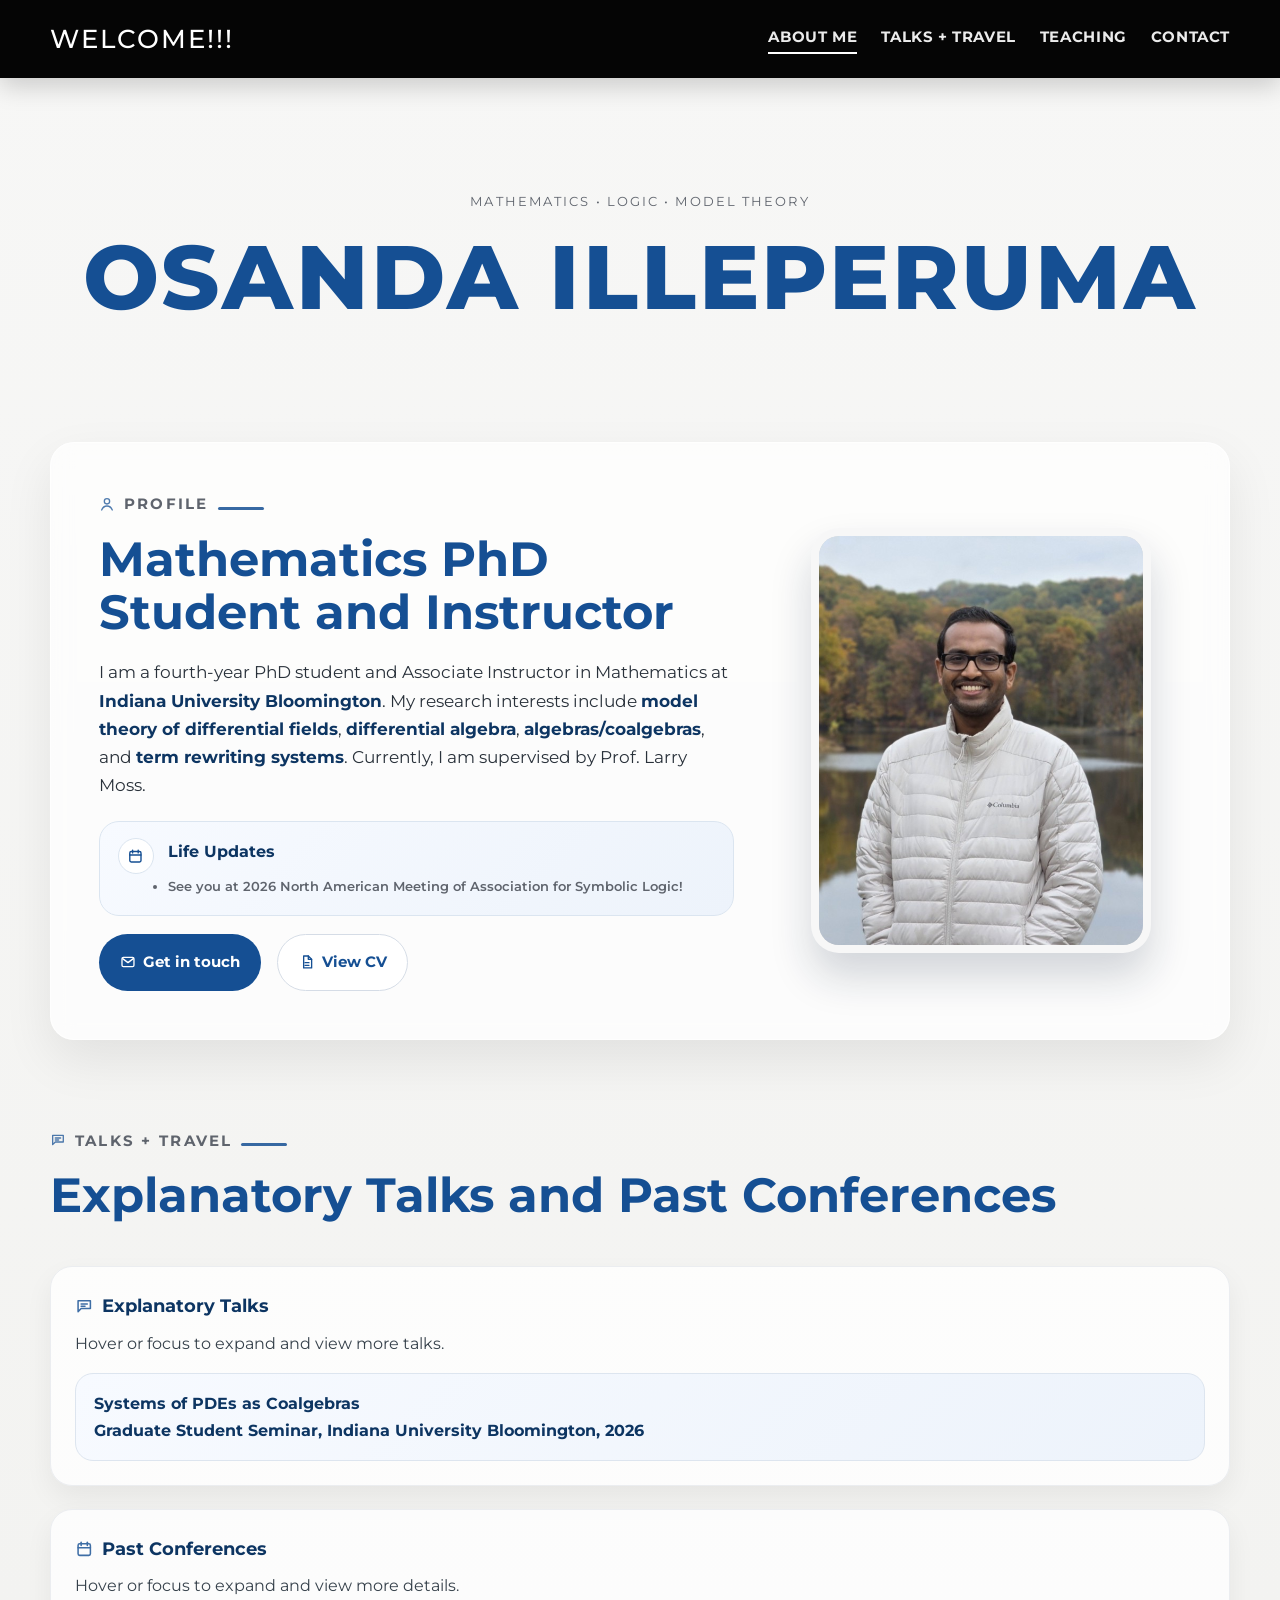
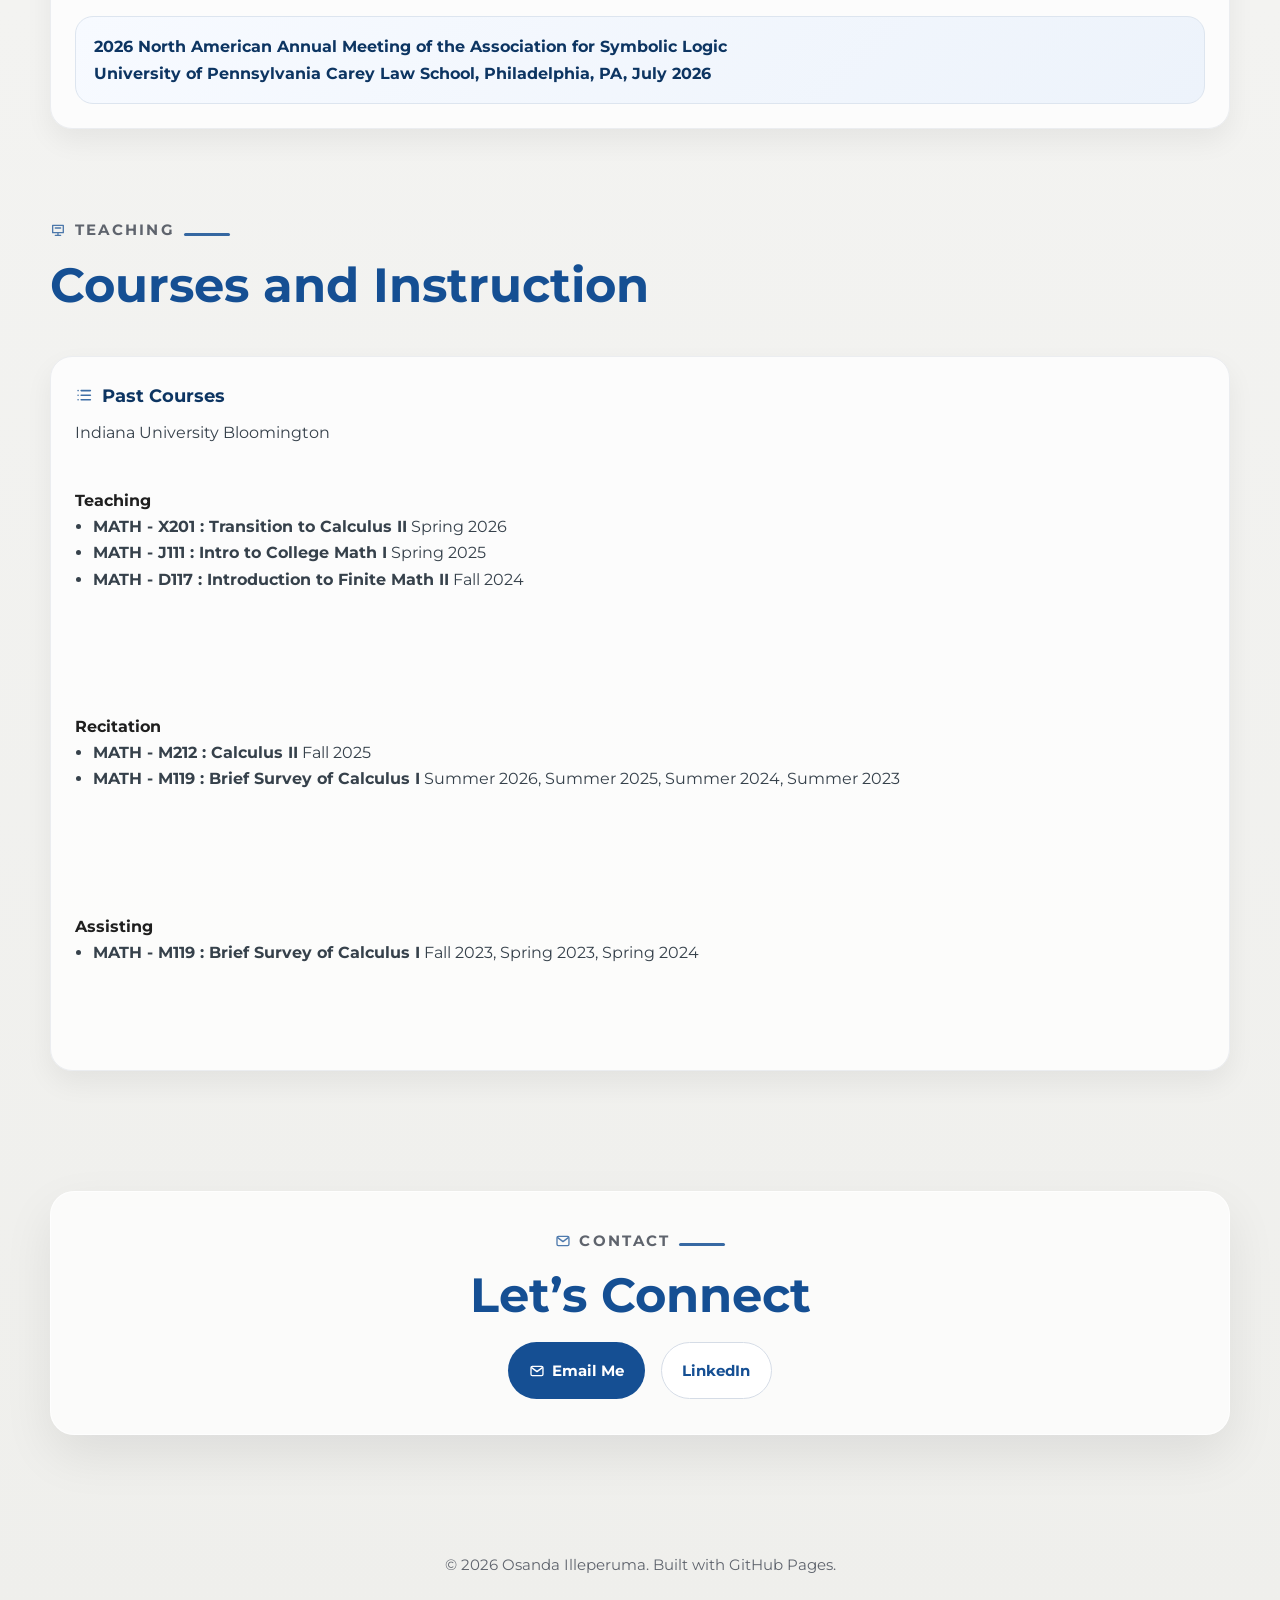
==== commit 23359c63: "Update stylesheet version and teaching roles layout Updated stylesheet version and modified teaching" ====
--- a/index.html
+++ b/index.html
@@ -9,7 +9,7 @@
   <link rel="preconnect" href="https://fonts.gstatic.com" crossorigin>
   <link href="https://fonts.googleapis.com/css2?family=Montserrat:wght@300;400;500;600;700;800&display=swap"
     rel="stylesheet">
-  <link rel="stylesheet" href="style.css?v=5">
+  <link rel="stylesheet" href="style.css?v=6">
 </head>
 
 <body>
@@ -182,24 +182,15 @@
           </div>
         </div>
 
-        <article class="teaching-portfolio info-card">
-          <header class="teaching-portfolio-header">
-            <div class="teaching-portfolio-icon" aria-hidden="true">
-              <svg class="icon"><use href="#icon-teaching"></use></svg>
-            </div>
-            <div>
-              <p class="teaching-institution">Indiana University Bloomington</p>
-              <h3>Past Courses</h3>
-            </div>
-          </header>
+        <article class="info-card teaching-card">
+          <div class="teaching-card-header">
+            <h3 class="heading-icon"><svg class="icon" aria-hidden="true"><use href="#icon-list"></use></svg>Past Courses</h3>
+            <p>Indiana University Bloomington</p>
+          </div>
 
           <div class="teaching-role-list">
             <section class="teaching-role" aria-labelledby="teaching-role-title">
-              <div class="teaching-role-heading">
-                <span class="teaching-role-number" aria-hidden="true">01</span>
-                <h4 id="teaching-role-title">Teaching</h4>
-              </div>
-
+              <h4 id="teaching-role-title">Teaching</h4>
               <ul class="teaching-course-list">
                 <li>
                   <strong>MATH - X201 : Transition to Calculus II</strong>
@@ -217,11 +208,7 @@
             </section>
 
             <section class="teaching-role" aria-labelledby="recitation-role-title">
-              <div class="teaching-role-heading">
-                <span class="teaching-role-number" aria-hidden="true">02</span>
-                <h4 id="recitation-role-title">Recitation</h4>
-              </div>
-
+              <h4 id="recitation-role-title">Recitation</h4>
               <ul class="teaching-course-list">
                 <li>
                   <strong>MATH - M212 : Calculus II</strong>
@@ -235,11 +222,7 @@
             </section>
 
             <section class="teaching-role" aria-labelledby="assisting-role-title">
-              <div class="teaching-role-heading">
-                <span class="teaching-role-number" aria-hidden="true">03</span>
-                <h4 id="assisting-role-title">Assisting</h4>
-              </div>
-
+              <h4 id="assisting-role-title">Assisting</h4>
               <ul class="teaching-course-list">
                 <li>
                   <strong>MATH - M119 : Brief Survey of Calculus I</strong>
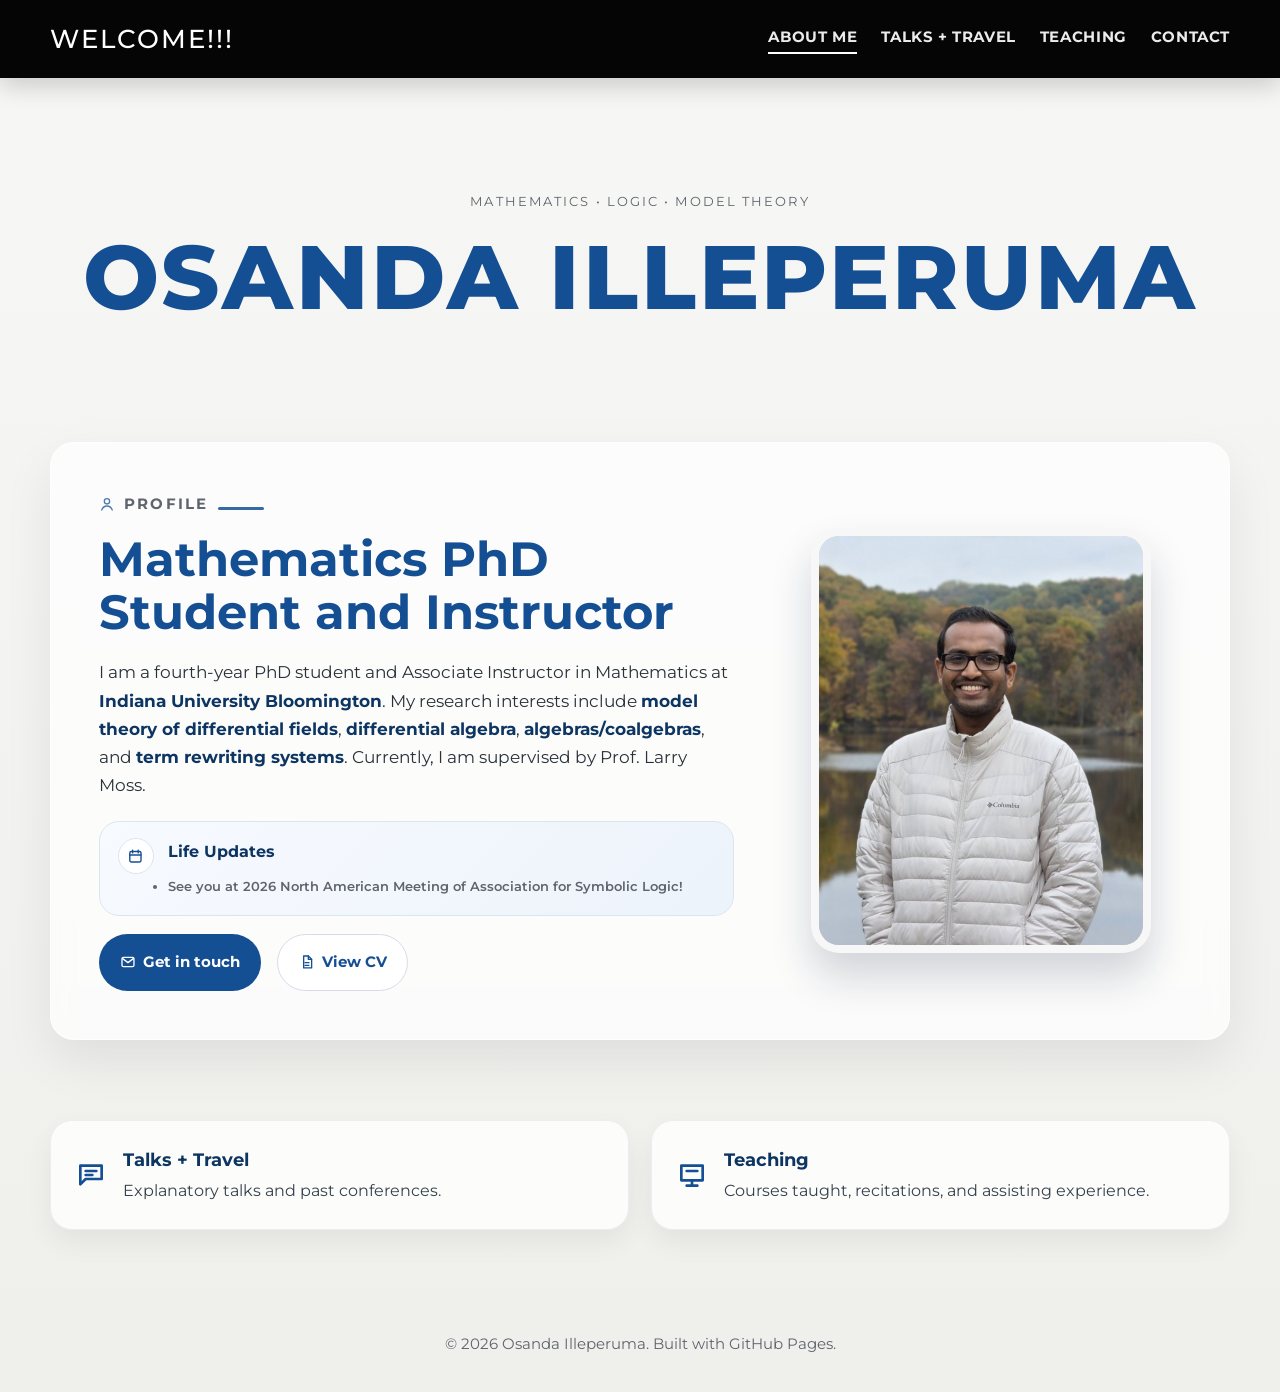
==== commit c438e1c1: "Add files via upload" ====
--- a/index.html
+++ b/index.html
@@ -9,7 +9,8 @@
   <link rel="preconnect" href="https://fonts.gstatic.com" crossorigin>
   <link href="https://fonts.googleapis.com/css2?family=Montserrat:wght@300;400;500;600;700;800&display=swap"
     rel="stylesheet">
-  <link rel="stylesheet" href="style.css?v=6">
+  <link rel="stylesheet" href="style.css?v=7">
+  <script src="site.js?v=1" defer></script>
 </head>
 
 <body>
@@ -57,12 +58,12 @@
   </svg>
   <header class="topbar">
     <div class="container nav">
-      <a class="brand" href="#top">Welcome!!!</a>
-      <nav class="nav-links">
-        <a class="active" href="#about">About Me</a>
-        <a href="#talks">Talks + Travel</a>
-        <a href="#teaching">Teaching</a>
-        <a href="#contact">Contact</a>
+      <a class="brand" href="index.html">Welcome!!!</a>
+      <nav class="nav-links" aria-label="Primary navigation">
+        <a class="active" href="index.html">About Me</a>
+        <a href="talks.html">Talks + Travel</a>
+        <a href="teaching.html">Teaching</a>
+        <a href="contact.html">Contact</a>
       </nav>
     </div>
   </header>
@@ -94,7 +95,6 @@
             </div>
             <div>
               <h3>Life Updates</h3>
-              <!-- <p>Future talks, conference participation, teaching updates, and other academic updates will be added here.</p> -->
               <span class="profile-updates-date">
                 <ul>
                   <li>See you at 2026 North American Meeting of Association for Symbolic Logic!</li>
@@ -104,7 +104,7 @@
           </div>
 
           <div class="about-actions">
-            <a class="btn btn-primary" href="#contact"><svg class="icon" aria-hidden="true"><use href="#icon-mail"></use></svg>Get in touch</a>
+            <a class="btn btn-primary" href="contact.html"><svg class="icon" aria-hidden="true"><use href="#icon-mail"></use></svg>Get in touch</a>
             <a class="btn btn-secondary" href="cv.html" id="openCvModal"><svg class="icon" aria-hidden="true"><use href="#icon-file"></use></svg>View CV</a>
           </div>
         </div>
@@ -115,134 +115,23 @@
       </div>
     </section>
 
-    <section id="talks" class="grid-section">
-      <div class="container">
-        <div class="section-head">
+    <section class="home-navigation">
+      <div class="container home-link-grid">
+        <a class="info-card home-link-card" href="talks.html">
+          <svg class="icon" aria-hidden="true"><use href="#icon-talk"></use></svg>
           <div>
-            <div class="section-title with-icon"><svg class="icon" aria-hidden="true"><use href="#icon-talk"></use></svg>Talks + Travel</div>
-            <h2>Explanatory Talks and Past Conferences</h2>
+            <h3>Talks + Travel</h3>
+            <p>Explanatory talks and past conferences.</p>
           </div>
-          <!-- <p>
-            explanatory talks, conference talks, and upcoming presentations.
-          </p> -->
-        </div>
+        </a>
 
-        <article class="info-card talk-dropdown-card" tabindex="0">
-          <h3 class="heading-icon"><svg class="icon" aria-hidden="true"><use href="#icon-talk"></use></svg>Explanatory Talks</h3>
-          <p class="card-hint">Hover or focus to expand and view more talks.</p>
-
-          <div class="talk-summary">
-            <strong>Systems of PDEs as Coalgebras</strong><br>
-            Graduate Student Seminar, Indiana University Bloomington, 2026
+        <a class="info-card home-link-card" href="teaching.html">
+          <svg class="icon" aria-hidden="true"><use href="#icon-teaching"></use></svg>
+          <div>
+            <h3>Teaching</h3>
+            <p>Courses taught, recitations, and assisting experience.</p>
           </div>
-
-          <div class="talk-dropdown">
-            <ul class="talk-dropdown-list">
-              <li>
-                <strong>Introduction to Natural Logic</strong><br>
-                Graduate Student Seminar, Indiana University Bloomington, 2024
-              </li>
-            </ul>
-          </div>
-        </article>
-        <article class="info-card talk-dropdown-card talks-spaced-card" tabindex="0">
-          <h3 class="heading-icon"><svg class="icon" aria-hidden="true"><use href="#icon-calendar"></use></svg>Past Conferences</h3>
-          <p class="card-hint">Hover or focus to expand and view more details.</p>
-
-          <div class="talk-summary">
-            <strong><a href="https://awainverse.github.io/asl-nam-2026/" target="_blank">2026 North American Annual Meeting of the Association for Symbolic Logic</a></strong><br>
-             University of Pennsylvania Carey Law School, Philadelphia, PA, July 2026
-          </div>
-
-          <div class="talk-dropdown">
-            <ul class="talk-dropdown-list">
-              <li>
-                <strong><a href="https://icms.ac.uk/activities/workshop/a85/" target="_blank">A85: Workshop in algebra and arithmetic from model theory (online)</a></strong><br>
-                ICMS, Bayes Centre, Edinburgh, May 2026
-              <li>
-                <strong><a href="https://brinmrc.umd.edu/fall-25-nadstm/" target="_blank">North American Set Theory Meeting</a></strong><br>
-                Brin Mathematics Research Center, Department of Mathematics, University of Maryland, October 2025
-              </li>
-              <li>
-                <strong><a href="https://coalg.org/calco-mfps-2023/" target="_blank">CALCO 2023 & MFPS XXXIX</a></strong><br>
-                Indiana University Bloomington, June 2023
-              </li>
-            </ul>
-          </div>
-        </article>
-      </div>
-    </section>
-
-    <section id="teaching" class="grid-section">
-      <div class="container">
-        <div class="section-head">
-          <div>
-            <div class="section-title with-icon"><svg class="icon" aria-hidden="true"><use href="#icon-teaching"></use></svg>Teaching</div>
-            <h2>Courses and Instruction</h2>
-          </div>
-        </div>
-
-        <article class="info-card teaching-card">
-          <div class="teaching-card-header">
-            <h3 class="heading-icon"><svg class="icon" aria-hidden="true"><use href="#icon-list"></use></svg>Past Courses</h3>
-            <p>Indiana University Bloomington</p>
-          </div>
-
-          <div class="teaching-role-list">
-            <section class="teaching-role" aria-labelledby="teaching-role-title">
-              <h4 id="teaching-role-title">Teaching</h4>
-              <ul class="teaching-course-list">
-                <li>
-                  <strong>MATH - X201 : Transition to Calculus II</strong>
-                  <span>Spring 2026</span>
-                </li>
-                <li>
-                  <strong>MATH - J111 : Intro to College Math I</strong>
-                  <span>Spring 2025</span>
-                </li>
-                <li>
-                  <strong>MATH - D117 : Introduction to Finite Math II</strong>
-                  <span>Fall 2024</span>
-                </li>
-              </ul>
-            </section>
-
-            <section class="teaching-role" aria-labelledby="recitation-role-title">
-              <h4 id="recitation-role-title">Recitation</h4>
-              <ul class="teaching-course-list">
-                <li>
-                  <strong>MATH - M212 : Calculus II</strong>
-                  <span>Fall 2025</span>
-                </li>
-                <li>
-                  <strong>MATH - M119 : Brief Survey of Calculus I</strong>
-                  <span>Summer 2026, Summer 2025, Summer 2024, Summer 2023</span>
-                </li>
-              </ul>
-            </section>
-
-            <section class="teaching-role" aria-labelledby="assisting-role-title">
-              <h4 id="assisting-role-title">Assisting</h4>
-              <ul class="teaching-course-list">
-                <li>
-                  <strong>MATH - M119 : Brief Survey of Calculus I</strong>
-                  <span>Fall 2023, Spring 2023, Spring 2024</span>
-                </li>
-              </ul>
-            </section>
-          </div>
-        </article>
-      </div>
-    </section>
-
-    <section id="contact" class="contact">
-      <div class="container card contact-box">
-        <div class="section-title with-icon"><svg class="icon" aria-hidden="true"><use href="#icon-mail"></use></svg>Contact</div>
-        <h2>Let’s Connect</h2>
-        <div class="about-actions" style="justify-content:center;">
-          <a class="btn btn-primary" href="mailto:oaillepe@iu.edu"><svg class="icon" aria-hidden="true"><use href="#icon-mail"></use></svg>Email Me</a>
-          <a class="btn btn-secondary" href="https://www.linkedin.com/in/osanda-illeperuma-60a22215b/" target="_blank">LinkedIn</a>
-        </div>
+        </a>
       </div>
     </section>
   </main>
@@ -264,74 +153,5 @@
       <iframe class="cv-frame" src="cv.html" title="Osanda Illeperuma CV"></iframe>
     </div>
   </div>
-
-  <script>
-    const openCvModal = document.getElementById('openCvModal');
-    const cvModal = document.getElementById('cvModal');
-    const closeCvModal = document.getElementById('closeCvModal');
-
-    function openModal(event) {
-      event.preventDefault();
-      cvModal.classList.add('is-open');
-      cvModal.setAttribute('aria-hidden', 'false');
-      document.body.classList.add('modal-open');
-      closeCvModal.focus();
-    }
-
-    function closeModal() {
-      cvModal.classList.remove('is-open');
-      cvModal.setAttribute('aria-hidden', 'true');
-      document.body.classList.remove('modal-open');
-      openCvModal.focus();
-    }
-
-    openCvModal.addEventListener('click', openModal);
-    closeCvModal.addEventListener('click', closeModal);
-
-    cvModal.addEventListener('click', function (event) {
-      if (event.target === cvModal) {
-        closeModal();
-      }
-    });
-
-    document.addEventListener('keydown', function (event) {
-      if (event.key === 'Escape' && cvModal.classList.contains('is-open')) {
-        closeModal();
-      }
-    });
-
-    const prefersReducedMotion = window.matchMedia('(prefers-reduced-motion: reduce)').matches;
-
-    if (!prefersReducedMotion) {
-      const revealTargets = document.querySelectorAll(
-        '#about .card, #talks .info-card, #teaching .info-card, #contact .card'
-      );
-
-      revealTargets.forEach(function (element, index) {
-        element.classList.add('scroll-reveal');
-        element.style.setProperty('--reveal-delay', `${(index % 3) * 90}ms`);
-      });
-
-      document.body.classList.add('motion-ready');
-
-      const revealObserver = new IntersectionObserver(function (entries, observer) {
-        entries.forEach(function (entry) {
-          if (entry.isIntersecting) {
-            entry.target.classList.add('is-visible');
-            observer.unobserve(entry.target);
-          }
-        });
-      }, {
-        threshold: 0.14,
-        rootMargin: '0px 0px -40px 0px'
-      });
-
-      revealTargets.forEach(function (element) {
-        revealObserver.observe(element);
-      });
-    }
-  </script>
-
 </body>
-
 </html>
--- a/style.css
+++ b/style.css
@@ -711,126 +711,115 @@
 }
 
 
-/* Full-card hover overlay for Past Courses */
-.past-courses-card {
-  position: relative;
-  grid-column: 1 / -1;
-  width: 100%;
-  min-width: 0;
-  min-height: 420px;
+
+/* Teaching section aligned with the website's existing card design */
+.teaching-card {
+  padding: 1.5rem;
+}
+
+.teaching-card-header {
+  display: flex;
+  align-items: baseline;
+  justify-content: space-between;
+  gap: 1rem;
+  margin-bottom: 1rem;
+}
+
+.teaching-card-header h3 {
+  margin-bottom: 0;
+}
+
+.teaching-card-header p {
+  margin: 0;
+  color: var(--muted);
+  font-size: 0.88rem;
+  font-weight: 600;
+}
+
+.teaching-role-list {
   overflow: hidden;
-}
-
-.past-courses-preview {
-  margin-top: 0.8rem;
+  border: 1px solid #dde5ef;
+  border-radius: 18px;
+  background: linear-gradient(135deg, #f9fbfe 0%, #f2f6fb 100%);
+}
+
+.teaching-role {
   display: grid;
-  gap: 0.85rem;
-  transition: transform 0.22s ease, box-shadow 0.22s ease;
-}
-
-.past-preview-item {
-  padding: 0.95rem 1.05rem;
-  border-radius: 18px;
-  border: 1px solid #dde5ef;
-  background: linear-gradient(135deg, #f7faff 0%, #edf3fb 100%);
+  grid-template-columns: minmax(130px, 0.24fr) minmax(0, 1fr);
+  gap: 1.25rem;
+  padding: 1rem 1.15rem;
+  border-bottom: 1px solid #dde5ef;
+}
+
+.teaching-role:last-child {
+  border-bottom: none;
+}
+
+.teaching-role h4 {
+  margin: 0.1rem 0 0;
   color: var(--accent-dark);
-}
-
-.past-preview-label {
-  display: block;
-  color: var(--muted);
-  font-size: 0.72rem;
-  font-weight: 800;
-  letter-spacing: 0.12em;
-  text-transform: uppercase;
-  margin-bottom: 0.3rem;
-}
-
-.past-preview-item strong {
-  display: block;
-  font-size: 0.96rem;
-  line-height: 1.35;
-}
-
-.past-preview-item span:last-child {
-  display: block;
-  margin-top: 0.15rem;
-  color: #4c5864;
-  font-size: 0.88rem;
-  font-weight: 500;
-}
-
-.past-courses-card:hover .past-courses-preview,
-.past-courses-card:focus-within .past-courses-preview {
-  transform: translateY(-3px) scale(1.01);
-  box-shadow: 0 14px 28px rgba(18, 58, 108, 0.12);
-}
-
-.past-courses-overlay {
-  position: absolute;
-  inset: 0;
-  z-index: 2;
-  padding: 1.6rem 1.45rem;
-  border-radius: 22px;
-  background: linear-gradient(135deg, rgba(13, 53, 98, 0.98), rgba(21, 79, 147, 0.98));
-  color: white;
-  opacity: 0;
-  transform: scale(0.96) translateY(12px);
-  pointer-events: none;
-  transition: opacity 0.25s ease, transform 0.25s ease;
-  overflow-y: auto;
-}
-
-.past-courses-card:hover .past-courses-overlay,
-.past-courses-card:focus-within .past-courses-overlay {
-  opacity: 1;
-  transform: scale(1) translateY(0);
-  pointer-events: auto;
-}
-
-.past-courses-overlay h4 {
-  font-size: 1.05rem;
-  margin-bottom: 0.85rem;
-}
-
-.past-course-group {
-  margin-bottom: 1.1rem;
-}
-
-.past-course-group:last-child {
-  margin-bottom: 0;
-}
-
-.past-course-group h5 {
-  font-size: 0.9rem;
-  text-transform: uppercase;
-  letter-spacing: 0.08em;
-  margin-bottom: 0.5rem;
-  color: rgba(255, 255, 255, 0.86);
-}
-
-.past-course-group ul {
+  font-size: 1rem;
+}
+
+.teaching-course-list {
   list-style: none;
   padding: 0;
   margin: 0;
 }
 
-.past-course-group li {
+.teaching-course-list li {
+  display: grid;
+  grid-template-columns: minmax(0, 1fr) minmax(165px, auto);
+  gap: 1rem;
+  align-items: baseline;
   padding: 0.55rem 0;
-  border-bottom: 1px solid rgba(255, 255, 255, 0.18);
-  color: rgba(255, 255, 255, 0.94);
-  line-height: 1.45;
-}
-
-.past-course-group li:last-child {
+  border-bottom: 1px dashed #dfe5ec;
+}
+
+.teaching-course-list li:first-child {
+  padding-top: 0;
+}
+
+.teaching-course-list li:last-child {
+  padding-bottom: 0;
   border-bottom: none;
 }
 
-.past-course-group strong {
-  color: white;
-}
-
-
+.teaching-course-list strong {
+  color: #273746;
+  font-size: 0.95rem;
+  line-height: 1.5;
+}
+
+.teaching-course-list span {
+  color: var(--muted);
+  font-size: 0.86rem;
+  font-weight: 600;
+  line-height: 1.5;
+  text-align: right;
+}
+
+@media (max-width: 760px) {
+  .teaching-card-header {
+    align-items: flex-start;
+    flex-direction: column;
+    gap: 0.25rem;
+  }
+
+  .teaching-role {
+    grid-template-columns: 1fr;
+    gap: 0.55rem;
+  }
+
+  .teaching-course-list li {
+    grid-template-columns: 1fr;
+    gap: 0.15rem;
+  }
+
+  .teaching-course-list span {
+    text-align: left;
+  }
+}
 
 /* Consistent full-card reveal overlay for talks and conferences */
 .reveal-card {
@@ -973,17 +962,6 @@
   opacity: 0.75;
 }
 
-.past-preview-label {
-  display: inline-flex;
-  align-items: center;
-  gap: 0.4rem;
-}
-
-.past-preview-label .icon {
-  width: 0.95em;
-  height: 0.95em;
-  opacity: 0.72;
-}
 
 /* CV modal overlay */
 .cv-modal {
@@ -1080,3 +1058,113 @@
     border-radius: 18px;
   }
 }
+
+/* Multi-page layout */
+.inner-page {
+  min-height: calc(100vh - 78px);
+}
+
+.page-hero {
+  padding: 5rem 0 2rem;
+  text-align: left;
+}
+
+.page-hero .section-title {
+  margin-bottom: 1rem;
+}
+
+.page-hero h1 {
+  color: var(--accent);
+  font-size: clamp(2.5rem, 6vw, 4.6rem);
+  line-height: 1.05;
+  margin-bottom: 1rem;
+}
+
+.page-hero p {
+  width: min(720px, 100%);
+  color: var(--muted);
+  font-size: clamp(1rem, 2vw, 1.12rem);
+}
+
+.page-content {
+  padding-top: 1rem;
+  min-height: 48vh;
+}
+
+.home-navigation {
+  padding-top: 0;
+}
+
+.home-link-grid {
+  display: grid;
+  grid-template-columns: repeat(2, minmax(0, 1fr));
+  gap: 1.4rem;
+}
+
+.home-link-card {
+  display: flex;
+  align-items: center;
+  gap: 1rem;
+  color: inherit;
+}
+
+.home-link-card > .icon {
+  width: 2rem;
+  height: 2rem;
+  color: var(--accent);
+}
+
+.home-link-card h3 {
+  margin-bottom: 0.25rem;
+}
+
+.home-link-card p {
+  margin: 0;
+}
+
+.contact-page {
+  padding-bottom: 7rem;
+}
+
+.contact-page .contact-box {
+  width: min(760px, calc(100% - 2rem));
+}
+
+.contact-icon {
+  width: 58px;
+  height: 58px;
+  margin: 0 auto 1rem;
+  display: inline-flex;
+  align-items: center;
+  justify-content: center;
+  border-radius: 18px;
+  background: #eef4fb;
+  color: var(--accent);
+  border: 1px solid #dbe5f0;
+}
+
+.contact-icon .icon {
+  width: 1.55rem;
+  height: 1.55rem;
+}
+
+@media (max-width: 760px) {
+  .page-hero {
+    padding: 3.5rem 0 1.5rem;
+  }
+
+  .home-link-grid {
+    grid-template-columns: 1fr;
+  }
+}
+
+@media (max-width: 640px) {
+  .nav-links {
+    row-gap: 0.65rem;
+  }
+
+  .page-content {
+    padding-top: 0.5rem;
+  }
+}
+
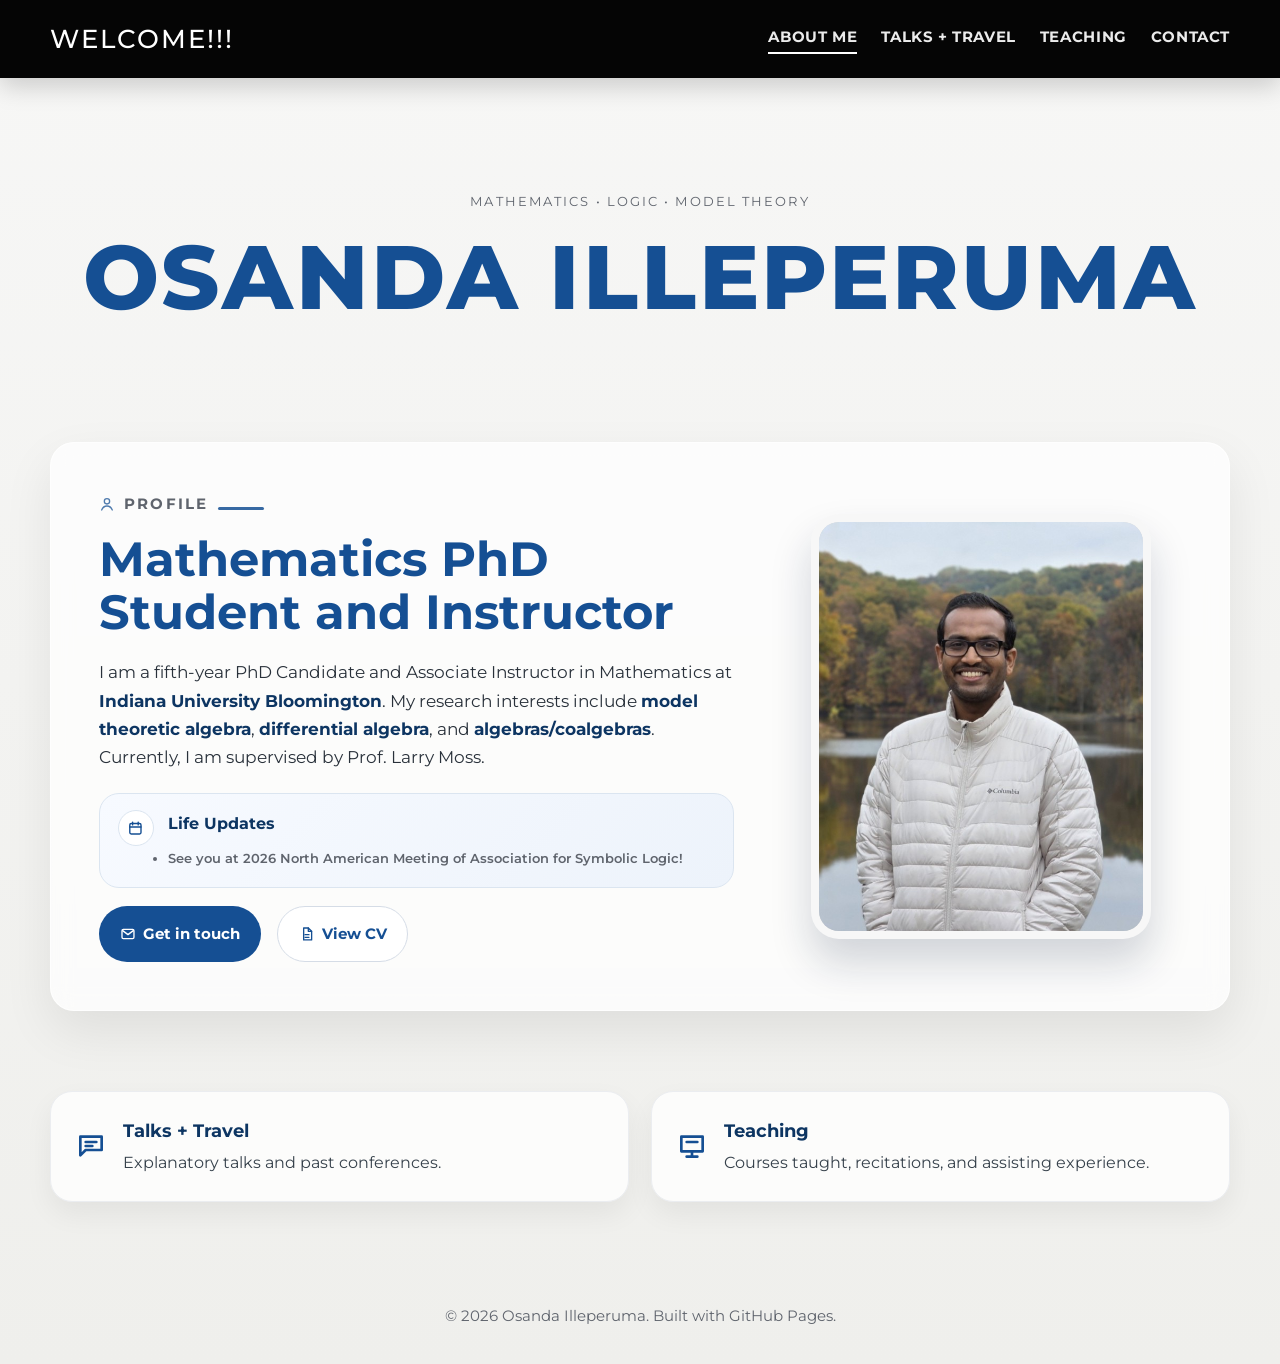
==== commit 840b4477: "Update academic status from fourth-year to fifth-year" ====
--- a/index.html
+++ b/index.html
@@ -4,6 +4,8 @@
 <head>
   <meta charset="UTF-8" />
   <meta name="viewport" content="width=device-width, initial-scale=1.0" />
+  <meta name="google-site-verification" content="94M2sTq-gDgAvNmDkdV4_iWMRsh3VOgqNWSaeShgUbw" />
+  <meta name="author" content="Osanda Illeperuma">
   <title>Osanda Illeperuma</title>
   <link rel="preconnect" href="https://fonts.googleapis.com">
   <link rel="preconnect" href="https://fonts.gstatic.com" crossorigin>
@@ -82,10 +84,10 @@
           <div class="section-title with-icon"><svg class="icon" aria-hidden="true"><use href="#icon-profile"></use></svg>Profile</div>
           <h2>Mathematics PhD Student and Instructor</h2>
           <p>
-            I am a fourth-year PhD student and Associate Instructor in Mathematics at
+            I am a fifth-year PhD Candidate and Associate Instructor in Mathematics at
             <strong>Indiana University Bloomington</strong>. My research interests include
-            <strong>model theory of differential fields</strong>, <strong>differential algebra</strong>,
-            <strong>algebras/coalgebras</strong>, and <strong>term rewriting systems</strong>.
+            <strong>model theoretic algebra</strong>, <strong>differential algebra</strong>,
+            and <strong>algebras/coalgebras</strong>.
             Currently, I am supervised by Prof. Larry Moss.
           </p>
 
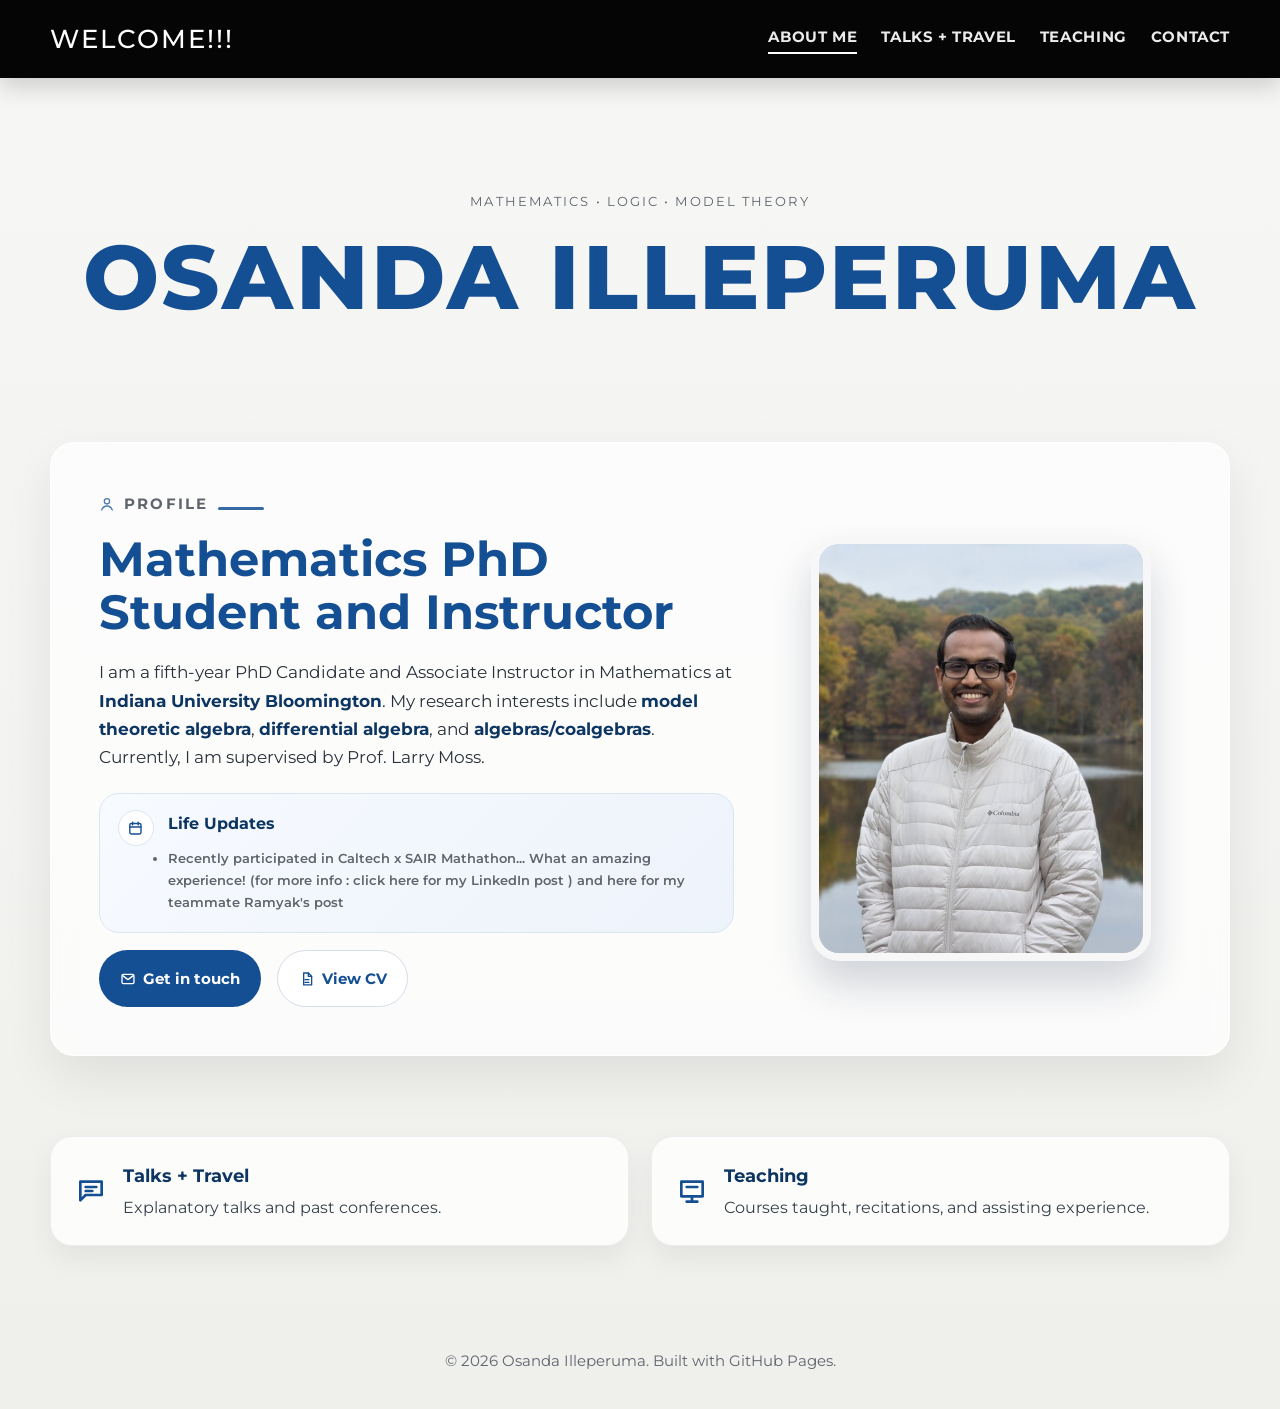
==== commit 127acb2b: "Modify life updates in index.html Updated life updates section with recent event participation." ====
--- a/index.html
+++ b/index.html
@@ -99,7 +99,8 @@
               <h3>Life Updates</h3>
               <span class="profile-updates-date">
                 <ul>
-                  <li>See you at 2026 North American Meeting of Association for Symbolic Logic!</li>
+                  <li>Recently participated in Caltech x SAIR Mathathon... What an amazing experience! (for more info : <a href = "https://lnkd.in/p/gYP6XG4t"> click here for my LinkedIn post 
+                  </a>) and <a href="https://lnkd.in/p/g5hrVPfr"> here for my teammate Ramyak's post</a></li>
                 </ul>
               </span>
             </div>
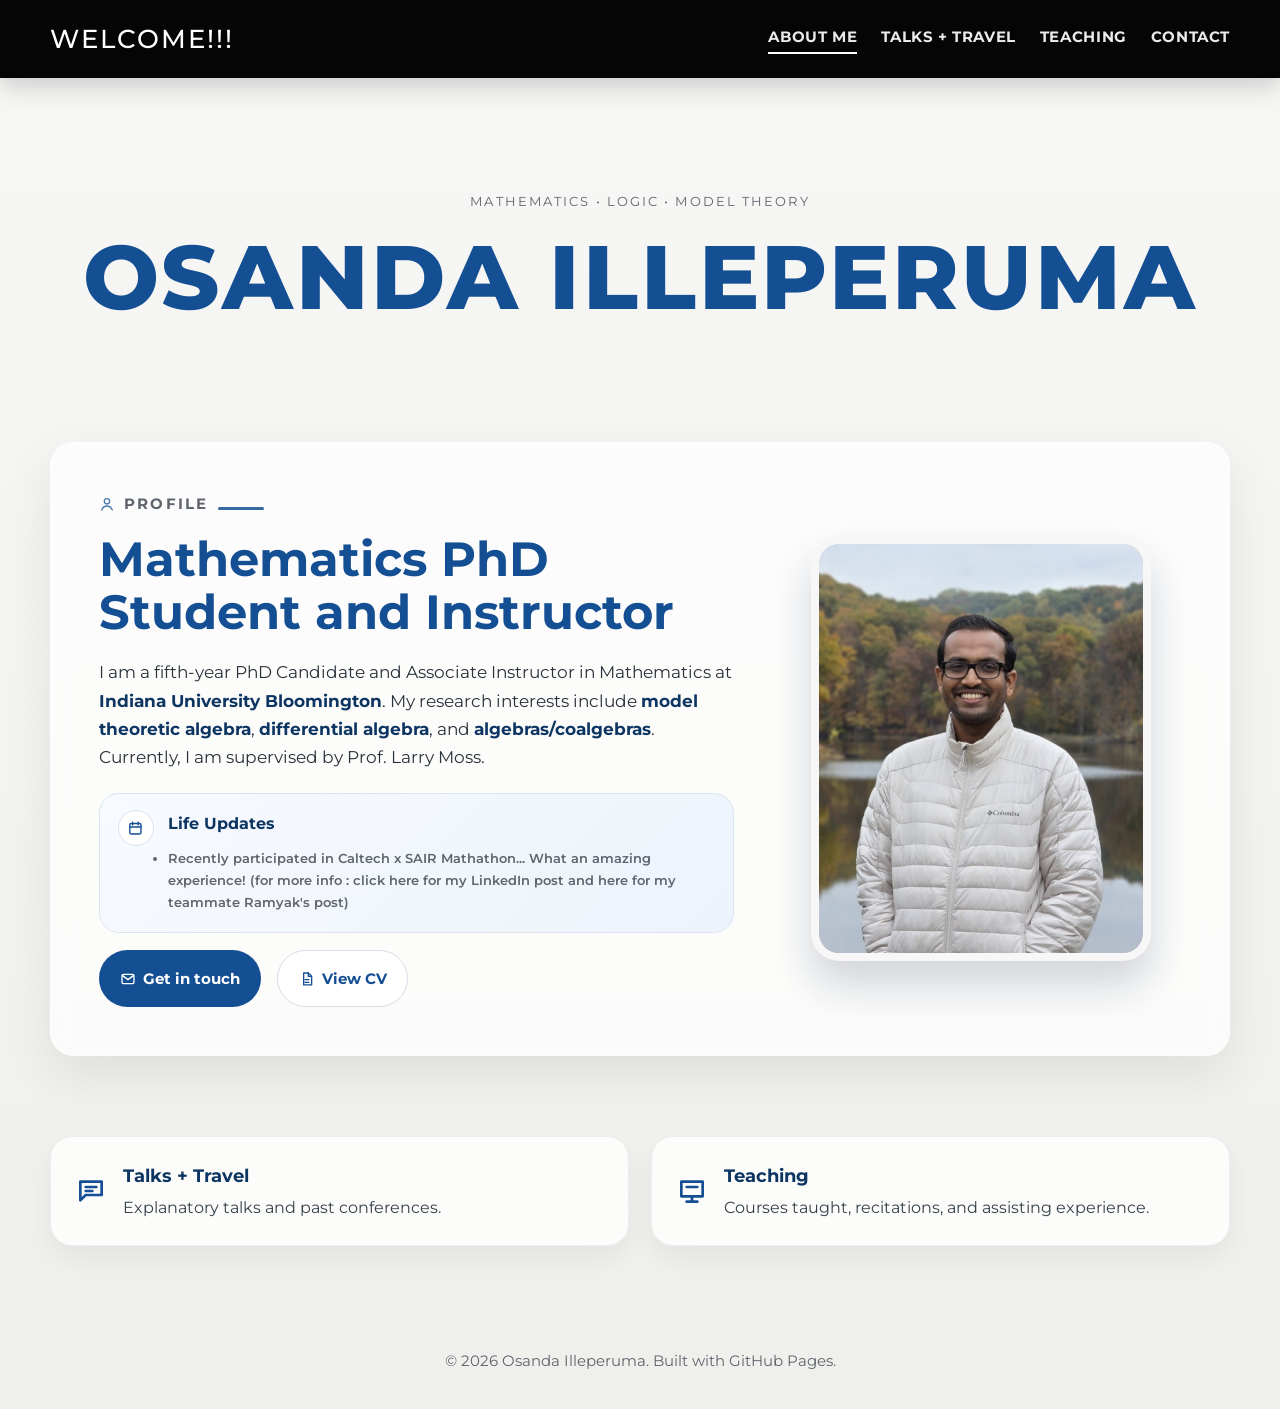
==== commit 82ba5418: "Fix HTML formatting for life updates list item" ====
--- a/index.html
+++ b/index.html
@@ -99,8 +99,8 @@
               <h3>Life Updates</h3>
               <span class="profile-updates-date">
                 <ul>
-                  <li>Recently participated in Caltech x SAIR Mathathon... What an amazing experience! (for more info : <a href = "https://lnkd.in/p/gYP6XG4t"> click here for my LinkedIn post 
-                  </a>) and <a href="https://lnkd.in/p/g5hrVPfr"> here for my teammate Ramyak's post</a></li>
+                  <li>Recently participated in Caltech x SAIR Mathathon... What an amazing experience! (for more info : <a href = "https://lnkd.in/p/gYP6XG4t"> click here for my LinkedIn post                  
+                  </a> and <a href="https://lnkd.in/p/g5hrVPfr"> here for my teammate Ramyak's post</a>)</li>
                 </ul>
               </span>
             </div>
